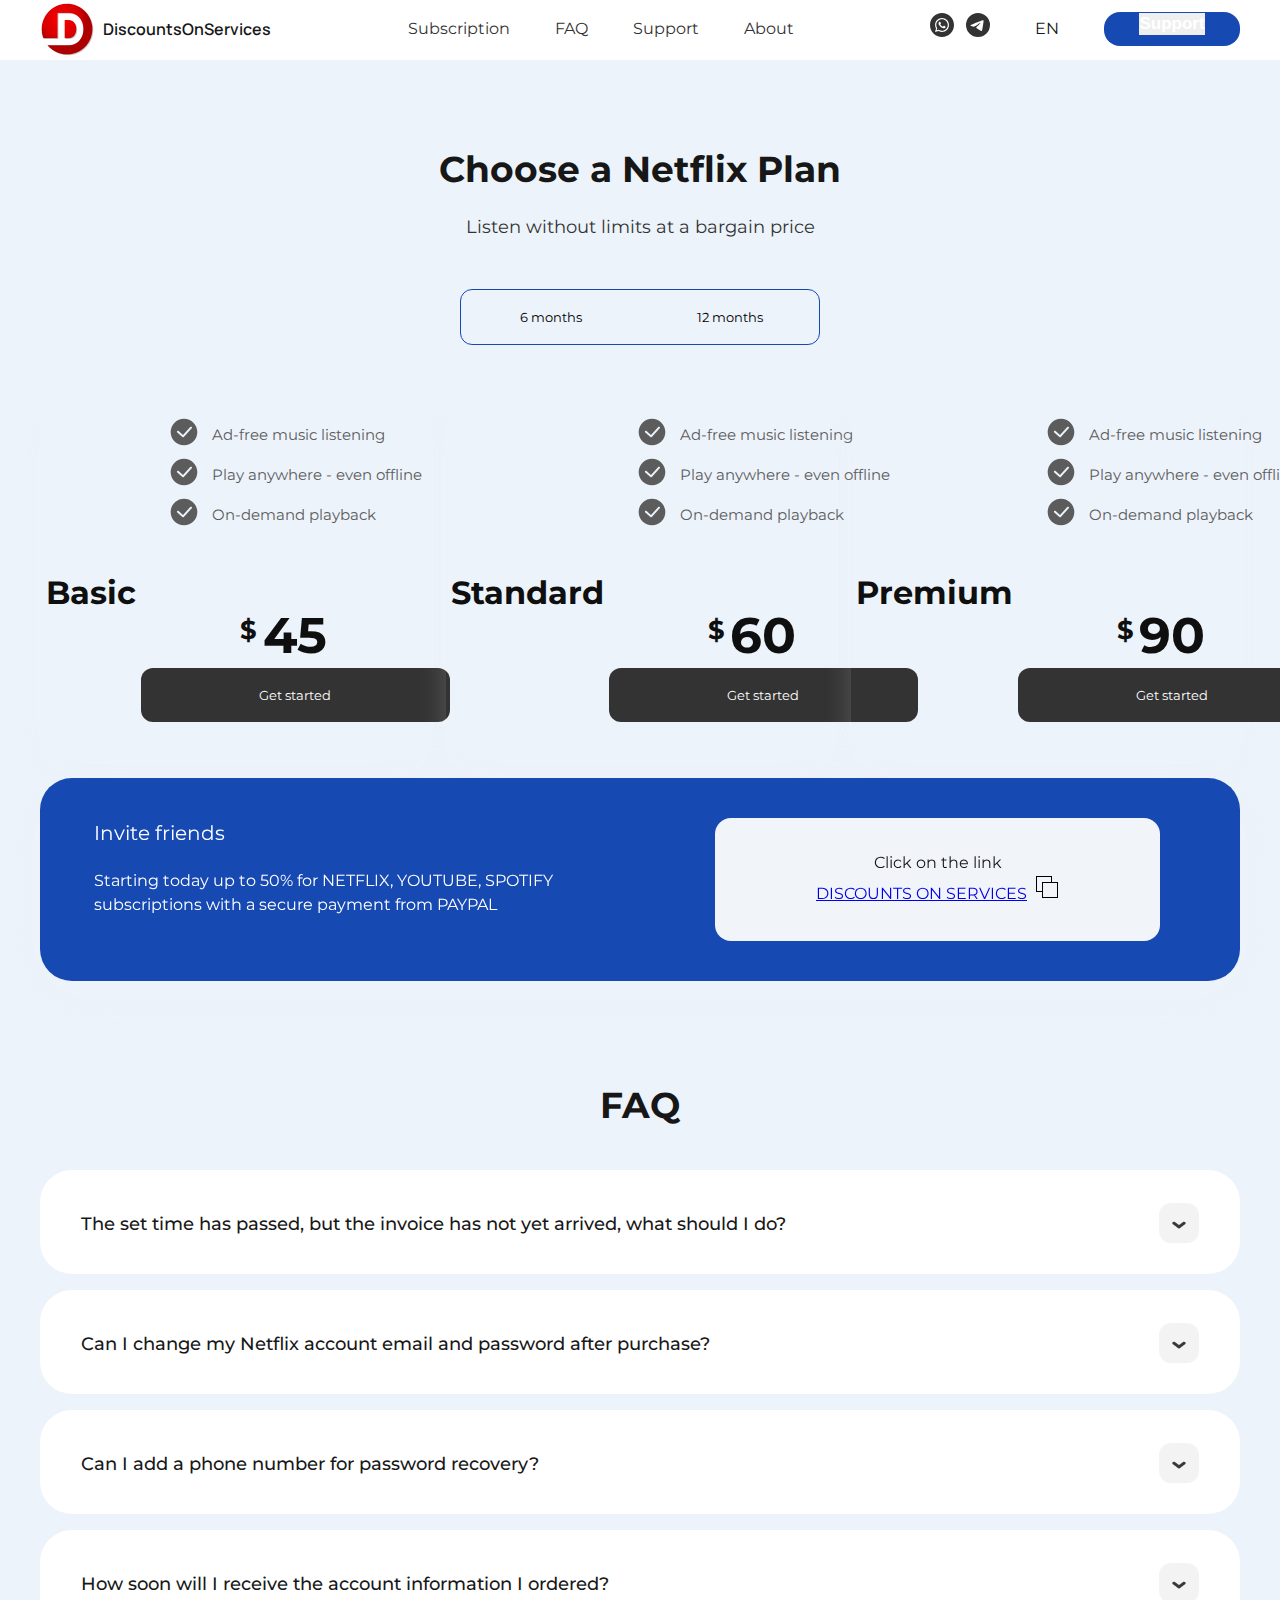
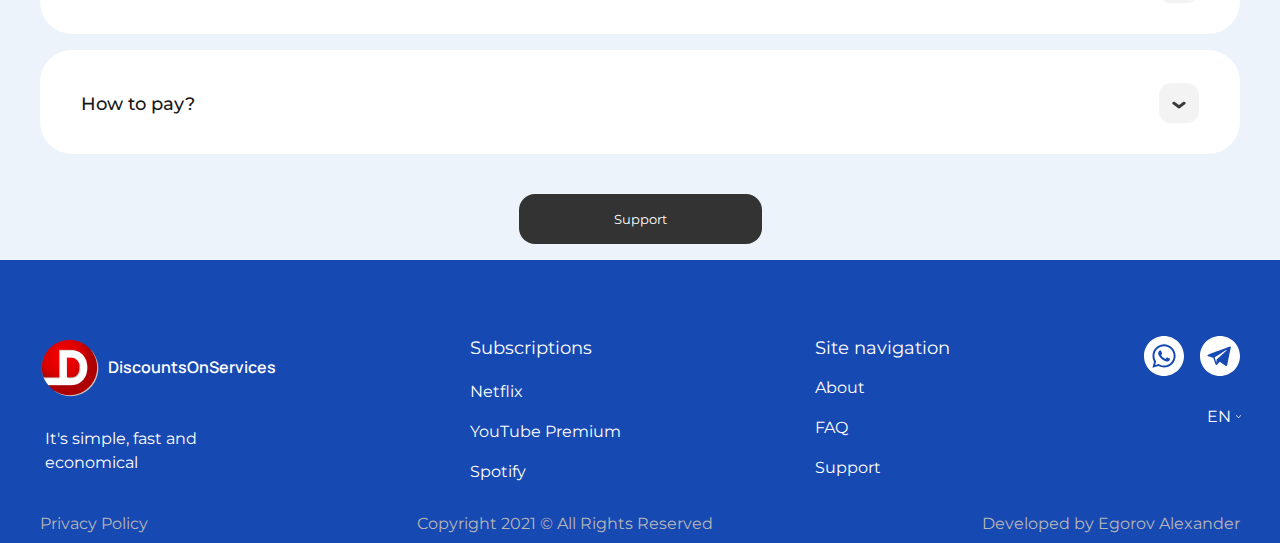
==== netflix.html @ fcfe224b "added MultiPage 'Only Desktop'" ====
<!DOCTYPE html>
<html lang="en, ru">

<head>
		<meta charset="utf-8"/>
		<!-- <base href="/"> -->

		<title>Simple Starter</title>
		<meta name="description" content="Simple Starter Description"/>

		<meta name="viewport"
					content="width=device-width, initial-scale=1.0, minimum-scale=1.0, maximum-scale=1.0, user-scalable=no"/>

		<link rel="icon" href="images/favicon.png"/>
		<meta property="og:image" content="images/preview.jpg"/>

		<!-- <link rel="stylesheet" href="libs/bootstrap/css/bootstrap-reboot.min.css"> -->
		<link rel="stylesheet" href="libs/bootstrap/css/bootstrap-grid.min.css"/>
		<link rel="stylesheet" href="libs/bootstrap/css/bootstrap.min.css">
		<link href="https://fonts.googleapis.com/css?family=Montserrat:regular,500,800" rel="stylesheet"/>
		<link href="https://fonts.googleapis.com/css?family=Inter:regular,500,600,800" rel="stylesheet"/>
		<link href="https://fonts.googleapis.com/css?family=Manrope:regular,500,600,700,800" rel="stylesheet"/>
		<link rel="stylesheet" href="css/main.css">
		<link rel="stylesheet" href="css/media.css"/>
</head>

<body>

<div class="wrapper">
		<header class="header">
				<div class="container">
						<div class="header__inner">
								<div class="header__logo">
										<div class="header__logo-img">
												<a href="index.html"><img src="images/logo.png" alt="logo"></a>
										</div>
										<div class="header__logo-text">DiscountsOnServices</div>
								</div>
								<div class="header__menu menu">
										<nav class="menu__body">
												<ul class="menu__list">
														<li class="menu__item"><a href="#" class="menu__link">Subscription</a>
																<div class="dropdown-content">
																		<a href="index.html">Go back</a>
																		<a href="youtube.html">YouTube Premium</a>
																		<a href="spotify.html">Spotify</a>
																</div>
														</li>
														<li class="menu__item"><a href="#" class="menu__link">FAQ</a></li>
														<li class="menu__item"><a href="#" class="menu__link">Support</a></li>
														<li class="menu__item"><a href="#" class="menu__link">About</a></li>
												</ul>
										</nav>
								</div>
								<div class="header__links">
										<div class="header__social">
												<div class="header__social-icon">
														<svg class="svg-icon" xmlns="http://www.w3.org/2000/svg" width="24" height="24"
																 viewBox="0 0 24 24">
																<path
																				d="M12.031 6.172c-3.181 0-5.767 2.586-5.768 5.766-.001 1.298.38 2.27 1.019 3.287l-.582 2.128 2.182-.573c.978.58 1.911.928 3.145.929 3.178 0 5.767-2.587 5.768-5.766.001-3.187-2.575-5.77-5.764-5.771zm3.392 8.244c-.144.405-.837.774-1.17.824-.299.045-.677.063-1.092-.069-.252-.08-.575-.187-.988-.365-1.739-.751-2.874-2.502-2.961-2.617-.087-.116-.708-.94-.708-1.793s.448-1.273.607-1.446c.159-.173.346-.217.462-.217l.332.006c.106.005.249-.04.39.298.144.347.491 1.2.534 1.287.043.087.072.188.014.304-.058.116-.087.188-.173.289l-.26.304c-.087.086-.177.18-.076.354.101.174.449.741.964 1.201.662.591 1.221.774 1.394.86s.274.072.376-.043c.101-.116.433-.506.549-.68.116-.173.231-.145.39-.087s1.011.477 1.184.564.289.13.332.202c.045.072.045.419-.1.824zm-3.423-14.416c-6.627 0-12 5.373-12 12s5.373 12 12 12 12-5.373 12-12-5.373-12-12-12zm.029 18.88c-1.161 0-2.305-.292-3.318-.844l-3.677.964.984-3.595c-.607-1.052-.927-2.246-.926-3.468.001-3.825 3.113-6.937 6.937-6.937 1.856.001 3.598.723 4.907 2.034 1.31 1.311 2.031 3.054 2.03 4.908-.001 3.825-3.113 6.938-6.937 6.938z"/>
														</svg>
												</div>
												<div class="header__social-icon">
														<svg class="svg-icon" role="img" width="24" height="24" viewBox="0 0 24 24"
																 xmlns="http://www.w3.org/2000/svg">
																<path
																				d="M11.944 0A12 12 0 0 0 0 12a12 12 0 0 0 12 12 12 12 0 0 0 12-12A12 12 0 0 0 12 0a12 12 0 0 0-.056 0zm4.962 7.224c.1-.002.321.023.465.14a.506.506 0 0 1 .171.325c.016.093.036.306.02.472-.18 1.898-.962 6.502-1.36 8.627-.168.9-.499 1.201-.82 1.23-.696.065-1.225-.46-1.9-.902-1.056-.693-1.653-1.124-2.678-1.8-1.185-.78-.417-1.21.258-1.91.177-.184 3.247-2.977 3.307-3.23.007-.032.014-.15-.056-.212s-.174-.041-.249-.024c-.106.024-1.793 1.14-5.061 3.345-.48.33-.913.49-1.302.48-.428-.008-1.252-.241-1.865-.44-.752-.245-1.349-.374-1.297-.789.027-.216.325-.437.893-.663 3.498-1.524 5.83-2.529 6.998-3.014 3.332-1.386 4.025-1.627 4.476-1.635z"/>
														</svg>
												</div>
										</div>
										<div class="header__lang">
												<div class="dropdown">
														<div class="dropbtn">EN</div>
														<div class="dropdown-content-lang">
																<a href="#">English</a>
																<a href="#">Russian</a>
																<a href="#">Ukraine</a>
														</div>
												</div>
										</div>
										<div class="header__button">
												<button class="btn">Support</button>
										</div>
								</div>
						</div>
				</div>
		</header>

		<section class="section chose-plan">
				<div class="container">
						<div class="chose-plan__inner">
								<div class="chose-plan__title title">Choose a Netflix Plan</div>
								<div class="chose-plan__subtitle">Listen without limits at a bargain price</div>
								<div class="chose-plan__button-months">
										<button class="btn-months">6 months</button>
										<button class="btn-months-choise">12 months</button>
								</div>
								<div class="chose-plan-card">
										<div class="chose-plan__card card">
												<div class="card__title">Basic</div>
												<hr/>
												<div class="card__boxes">
														<div class="card__boxes-label">
																<label class="card__checkbox">
																		<input hidden type="checkbox" class="card__checkbox-input"/>
																		<span class="checkbox-icon"><svg class="svg-icon" clip-rule="evenodd"
																																		 fill-rule="evenodd"
																																		 stroke-linejoin="round" stroke-miterlimit="2"
																																		 viewBox="0 0 24 24"
																																		 xmlns="http://www.w3.org/2000/svg" width="32"
																																		 height="32">
													<path
																	d="m11.998 2.005c5.517 0 9.997 4.48 9.997 9.997 0 5.518-4.48 9.998-9.997 9.998-5.518 0-9.998-4.48-9.998-9.998 0-5.517 4.48-9.997 9.998-9.997zm-5.049 10.386 3.851 3.43c.142.128.321.19.499.19.202 0 .405-.081.552-.242l5.953-6.509c.131-.143.196-.323.196-.502 0-.41-.331-.747-.748-.747-.204 0-.405.082-.554.243l-5.453 5.962-3.298-2.938c-.144-.127-.321-.19-.499-.19-.415 0-.748.335-.748.746 0 .205.084.409.249.557z"
																	fill-rule="nonzero"/>
												</svg></span>
																		Ad-free music listening
																</label>
																<label class="card__checkbox">
																		<input hidden type="checkbox" class="card__checkbox-input"/>
																		<span class="checkbox-icon"><svg class="svg-icon" clip-rule="evenodd"
																																		 fill-rule="evenodd"
																																		 stroke-linejoin="round" stroke-miterlimit="2"
																																		 viewBox="0 0 24 24"
																																		 xmlns="http://www.w3.org/2000/svg" width="32"
																																		 height="32">
													<path
																	d="m11.998 2.005c5.517 0 9.997 4.48 9.997 9.997 0 5.518-4.48 9.998-9.997 9.998-5.518 0-9.998-4.48-9.998-9.998 0-5.517 4.48-9.997 9.998-9.997zm-5.049 10.386 3.851 3.43c.142.128.321.19.499.19.202 0 .405-.081.552-.242l5.953-6.509c.131-.143.196-.323.196-.502 0-.41-.331-.747-.748-.747-.204 0-.405.082-.554.243l-5.453 5.962-3.298-2.938c-.144-.127-.321-.19-.499-.19-.415 0-.748.335-.748.746 0 .205.084.409.249.557z"
																	fill-rule="nonzero"/>
												</svg></span>
																		Play anywhere - even offline
																</label>
																<label class="card__checkbox">
																		<input hidden type="checkbox" class="card__checkbox-input"/>
																		<span class="checkbox-icon"><svg class="svg-icon" clip-rule="evenodd"
																																		 fill-rule="evenodd"
																																		 stroke-linejoin="round" stroke-miterlimit="2"
																																		 viewBox="0 0 24 24"
																																		 xmlns="http://www.w3.org/2000/svg" width="32"
																																		 height="32">
													<path
																	d="m11.998 2.005c5.517 0 9.997 4.48 9.997 9.997 0 5.518-4.48 9.998-9.997 9.998-5.518 0-9.998-4.48-9.998-9.998 0-5.517 4.48-9.997 9.998-9.997zm-5.049 10.386 3.851 3.43c.142.128.321.19.499.19.202 0 .405-.081.552-.242l5.953-6.509c.131-.143.196-.323.196-.502 0-.41-.331-.747-.748-.747-.204 0-.405.082-.554.243l-5.453 5.962-3.298-2.938c-.144-.127-.321-.19-.499-.19-.415 0-.748.335-.748.746 0 .205.084.409.249.557z"
																	fill-rule="nonzero"/>
												</svg></span>
																		On-demand playback
																</label>
														</div>


														<div class="card__button">
																<div class="card__price"><span>$</span>45</div>
																<button class="btn-started">Get started</button>
														</div>
												</div>
										</div>
										<div class="chose-plan__card card">
												<div class="card__title">Standard</div>
												<hr/>
												<div class="card__boxes">
														<div class="card__boxes-label">
																<label class="card__checkbox">
																		<input hidden type="checkbox" class="card__checkbox-input"/>
																		<span class="checkbox-icon"><svg class="svg-icon" clip-rule="evenodd"
																																		 fill-rule="evenodd"
																																		 stroke-linejoin="round" stroke-miterlimit="2"
																																		 viewBox="0 0 24 24"
																																		 xmlns="http://www.w3.org/2000/svg" width="32"
																																		 height="32">
													<path
																	d="m11.998 2.005c5.517 0 9.997 4.48 9.997 9.997 0 5.518-4.48 9.998-9.997 9.998-5.518 0-9.998-4.48-9.998-9.998 0-5.517 4.48-9.997 9.998-9.997zm-5.049 10.386 3.851 3.43c.142.128.321.19.499.19.202 0 .405-.081.552-.242l5.953-6.509c.131-.143.196-.323.196-.502 0-.41-.331-.747-.748-.747-.204 0-.405.082-.554.243l-5.453 5.962-3.298-2.938c-.144-.127-.321-.19-.499-.19-.415 0-.748.335-.748.746 0 .205.084.409.249.557z"
																	fill-rule="nonzero"/>
												</svg></span>
																		Ad-free music listening
																</label>
																<label class="card__checkbox">
																		<input hidden type="checkbox" class="card__checkbox-input"/>
																		<span class="checkbox-icon"><svg class="svg-icon" clip-rule="evenodd"
																																		 fill-rule="evenodd"
																																		 stroke-linejoin="round" stroke-miterlimit="2"
																																		 viewBox="0 0 24 24"
																																		 xmlns="http://www.w3.org/2000/svg" width="32"
																																		 height="32">
													<path
																	d="m11.998 2.005c5.517 0 9.997 4.48 9.997 9.997 0 5.518-4.48 9.998-9.997 9.998-5.518 0-9.998-4.48-9.998-9.998 0-5.517 4.48-9.997 9.998-9.997zm-5.049 10.386 3.851 3.43c.142.128.321.19.499.19.202 0 .405-.081.552-.242l5.953-6.509c.131-.143.196-.323.196-.502 0-.41-.331-.747-.748-.747-.204 0-.405.082-.554.243l-5.453 5.962-3.298-2.938c-.144-.127-.321-.19-.499-.19-.415 0-.748.335-.748.746 0 .205.084.409.249.557z"
																	fill-rule="nonzero"/>
												</svg></span>
																		Play anywhere - even offline
																</label>
																<label class="card__checkbox">
																		<input hidden type="checkbox" class="card__checkbox-input"/>
																		<span class="checkbox-icon"><svg class="svg-icon" clip-rule="evenodd"
																																		 fill-rule="evenodd"
																																		 stroke-linejoin="round" stroke-miterlimit="2"
																																		 viewBox="0 0 24 24"
																																		 xmlns="http://www.w3.org/2000/svg" width="32"
																																		 height="32">
													<path
																	d="m11.998 2.005c5.517 0 9.997 4.48 9.997 9.997 0 5.518-4.48 9.998-9.997 9.998-5.518 0-9.998-4.48-9.998-9.998 0-5.517 4.48-9.997 9.998-9.997zm-5.049 10.386 3.851 3.43c.142.128.321.19.499.19.202 0 .405-.081.552-.242l5.953-6.509c.131-.143.196-.323.196-.502 0-.41-.331-.747-.748-.747-.204 0-.405.082-.554.243l-5.453 5.962-3.298-2.938c-.144-.127-.321-.19-.499-.19-.415 0-.748.335-.748.746 0 .205.084.409.249.557z"
																	fill-rule="nonzero"/>
												</svg></span>
																		On-demand playback
																</label>
														</div>


														<div class="card__button">
																<div class="card__price"><span>$</span>60</div>
																<button class="btn-started">Get started</button>
														</div>
												</div>
										</div>
										<div class="chose-plan__card card">
												<div class="card__title">Premium</div>
												<hr/>
												<div class="card__boxes">
														<div class="card__boxes-label">
																<label class="card__checkbox">
																		<input hidden type="checkbox" class="card__checkbox-input"/>
																		<span class="checkbox-icon"><svg class="svg-icon" clip-rule="evenodd"
																																		 fill-rule="evenodd"
																																		 stroke-linejoin="round" stroke-miterlimit="2"
																																		 viewBox="0 0 24 24"
																																		 xmlns="http://www.w3.org/2000/svg" width="32"
																																		 height="32">
													<path
																	d="m11.998 2.005c5.517 0 9.997 4.48 9.997 9.997 0 5.518-4.48 9.998-9.997 9.998-5.518 0-9.998-4.48-9.998-9.998 0-5.517 4.48-9.997 9.998-9.997zm-5.049 10.386 3.851 3.43c.142.128.321.19.499.19.202 0 .405-.081.552-.242l5.953-6.509c.131-.143.196-.323.196-.502 0-.41-.331-.747-.748-.747-.204 0-.405.082-.554.243l-5.453 5.962-3.298-2.938c-.144-.127-.321-.19-.499-.19-.415 0-.748.335-.748.746 0 .205.084.409.249.557z"
																	fill-rule="nonzero"/>
												</svg></span>
																		Ad-free music listening
																</label>
																<label class="card__checkbox">
																		<input hidden type="checkbox" class="card__checkbox-input"/>
																		<span class="checkbox-icon"><svg class="svg-icon" clip-rule="evenodd"
																																		 fill-rule="evenodd"
																																		 stroke-linejoin="round" stroke-miterlimit="2"
																																		 viewBox="0 0 24 24"
																																		 xmlns="http://www.w3.org/2000/svg" width="32"
																																		 height="32">
													<path
																	d="m11.998 2.005c5.517 0 9.997 4.48 9.997 9.997 0 5.518-4.48 9.998-9.997 9.998-5.518 0-9.998-4.48-9.998-9.998 0-5.517 4.48-9.997 9.998-9.997zm-5.049 10.386 3.851 3.43c.142.128.321.19.499.19.202 0 .405-.081.552-.242l5.953-6.509c.131-.143.196-.323.196-.502 0-.41-.331-.747-.748-.747-.204 0-.405.082-.554.243l-5.453 5.962-3.298-2.938c-.144-.127-.321-.19-.499-.19-.415 0-.748.335-.748.746 0 .205.084.409.249.557z"
																	fill-rule="nonzero"/>
												</svg></span>
																		Play anywhere - even offline
																</label>
																<label class="card__checkbox">
																		<input hidden type="checkbox" class="card__checkbox-input"/>
																		<span class="checkbox-icon"><svg class="svg-icon" clip-rule="evenodd"
																																		 fill-rule="evenodd"
																																		 stroke-linejoin="round" stroke-miterlimit="2"
																																		 viewBox="0 0 24 24"
																																		 xmlns="http://www.w3.org/2000/svg" width="32"
																																		 height="32">
													<path
																	d="m11.998 2.005c5.517 0 9.997 4.48 9.997 9.997 0 5.518-4.48 9.998-9.997 9.998-5.518 0-9.998-4.48-9.998-9.998 0-5.517 4.48-9.997 9.998-9.997zm-5.049 10.386 3.851 3.43c.142.128.321.19.499.19.202 0 .405-.081.552-.242l5.953-6.509c.131-.143.196-.323.196-.502 0-.41-.331-.747-.748-.747-.204 0-.405.082-.554.243l-5.453 5.962-3.298-2.938c-.144-.127-.321-.19-.499-.19-.415 0-.748.335-.748.746 0 .205.084.409.249.557z"
																	fill-rule="nonzero"/>
												</svg></span>
																		On-demand playback
																</label>
														</div>


														<div class="card__button">
																<div class="card__price"><span>$</span>90</div>
																<button class="btn-started">Get started</button>
														</div>
												</div>
										</div>
								</div>
						</div>
						<div class="friends">
								<div class="friends__content">
										<div class="friends__title">Invite friends</div>
										<div class="friends__text">Starting today up to 50% for NETFLIX, YOUTUBE, SPOTIFY subscriptions with
												a
												secure payment from PAYPAL
										</div>
								</div>
								<div class="friends__link">
										<div class="friends__link-title">Click on the link</div>
										<div class="friends__link-copy"><a href="https://t.me/DiscountsOnServices_bot?start=343964809">Discounts
												On Services</a><span class="friends__link-svg"><svg width="24" height="24"
																																						xmlns="http://www.w3.org/2000/svg"
																																						fill-rule="evenodd"
																																						clip-rule="evenodd">
										<path d="M17 7h6v16h-16v-6h-6v-16h16v6zm5 1h-14v14h14v-14zm-6-1v-5h-14v14h5v-9h9z"/>
									</svg></span></div>
								</div>
						</div>
				</div>
		</section>

		<section class="section faq">
				<div class="container">
						<div class="faq__inner">
								<div class="faq__title title">FAQ</div>

								<div class="faq__menu">
										<ul class="faq-menu__list">
												<li class="faq-menu__item">
														<div class="faq-item__content">
																The set time has passed, but the invoice has not yet arrived, what should I do?
														</div>
														<ul class="faq-sub-menu__list">
																<li class="faq-sub-menu__item">
																		<div class="faq-sub-item__content">Какой-то текст, появится в будующем</div>
																</li>
														</ul>
												</li>
												<li class="faq-menu__item">
														<div class="faq-item__content">
																Can I change my Netflix account email and password after purchase?
														</div>
														<ul class="faq-sub-menu__list">
																<li class="faq-sub-menu__item">
																		<div class="faq-sub-item__content">Какой-то текст, появится в будующем</div>
																</li>
														</ul>
												</li>
												<li class="faq-menu__item">
														<div class="faq-item__content">
																Can I add a phone number for password recovery?
														</div>
														<ul class="faq-sub-menu__list">
																<li class="faq-sub-menu__item">
																		<div class="faq-sub-item__content">Какой-то текст, появится в будующем</div>
																</li>
														</ul>
												</li>
												<li class="faq-menu__item">
														<div class="faq-item__content">
																How soon will I receive the account information I ordered?
														</div>
														<ul class="faq-sub-menu__list">
																<li class="faq-sub-menu__item">
																		<div class="faq-sub-item__content">Какой-то текст, появится в будующем</div>
																</li>
														</ul>
												</li>
												<li class="faq-menu__item">
														<div class="faq-item__content">
																How to pay?
														</div>
														<ul class="faq-sub-menu__list">
																<li class="faq-sub-menu__item">
																		<div class="faq-sub-item__content">Payment options we currently have: PayPal,
																				Bitcoin.
																		</div>
																</li>
														</ul>
												</li>
										</ul>
								</div>
								<div class="faq__button">
										<button class="faqBtn" type="button">Support</button>
								</div>
						</div>
				</div>

		</section>


		<footer class="footer">
				<div class="container">
						<div class="footer__inner">
								<div class="footer__logo">
										<div class="header__logo">
												<div class="header__logo-img">
														<a href="index.html"><img src="images/footerLogo.png" alt="logo"></a>
												</div>
												<div class="header__logo-text">DiscountsOnServices</div>
										</div>
										<div class="footer__logo-text">
												It's simple, fast and economical
										</div>
								</div>
								<div class="footer__subscriptions">
										<div class="subscriptions__title">
												Subscriptions
										</div>
										<ul class="subscript__site">
												<li class="subscript__item"><a href="netflix.html">Netflix</a></li>
												<li class="subscript__item"><a href="youtube.html">YouTube Premium</a></li>
												<li class="subscript__item"><a href="spotify.html">Spotify</a></li>
										</ul>
								</div>
								<div class="footer__nav">
										<div class="subscriptions__title">
												Site navigation
										</div>
										<ul class="subscriptions__site">
												<li class="subscriptions__item"><a href="#">About</a></li>
												<li class="subscriptions__item"><a href="#">FAQ</a></li>
												<li class="subscriptions__item"><a href="#">Support</a></li>
										</ul>
								</div>
								<div class="footer__social">
										<div class="header__social">
												<div class="header__social-icon">
														<svg class="svg-icon" xmlns="http://www.w3.org/2000/svg" width="40" height="40"
																 viewBox="0 0 24 24">
																<path
																				d="M12.031 6.172c-3.181 0-5.767 2.586-5.768 5.766-.001 1.298.38 2.27 1.019 3.287l-.582 2.128 2.182-.573c.978.58 1.911.928 3.145.929 3.178 0 5.767-2.587 5.768-5.766.001-3.187-2.575-5.77-5.764-5.771zm3.392 8.244c-.144.405-.837.774-1.17.824-.299.045-.677.063-1.092-.069-.252-.08-.575-.187-.988-.365-1.739-.751-2.874-2.502-2.961-2.617-.087-.116-.708-.94-.708-1.793s.448-1.273.607-1.446c.159-.173.346-.217.462-.217l.332.006c.106.005.249-.04.39.298.144.347.491 1.2.534 1.287.043.087.072.188.014.304-.058.116-.087.188-.173.289l-.26.304c-.087.086-.177.18-.076.354.101.174.449.741.964 1.201.662.591 1.221.774 1.394.86s.274.072.376-.043c.101-.116.433-.506.549-.68.116-.173.231-.145.39-.087s1.011.477 1.184.564.289.13.332.202c.045.072.045.419-.1.824zm-3.423-14.416c-6.627 0-12 5.373-12 12s5.373 12 12 12 12-5.373 12-12-5.373-12-12-12zm.029 18.88c-1.161 0-2.305-.292-3.318-.844l-3.677.964.984-3.595c-.607-1.052-.927-2.246-.926-3.468.001-3.825 3.113-6.937 6.937-6.937 1.856.001 3.598.723 4.907 2.034 1.31 1.311 2.031 3.054 2.03 4.908-.001 3.825-3.113 6.938-6.937 6.938z"/>
														</svg>
												</div>
												<div class="header__social-icon">
														<svg class="svg-icon" width="40" height="40" xmlns="http://www.w3.org/2000/svg"
																 xml:space="preserve"
																 style="fill-rule:evenodd;clip-rule:evenodd;stroke-linejoin:round;stroke-miterlimit:1.41421;"
																 viewBox="0 0 24 24">
											<path
															d="M12,0c-6.626,0 -12,5.372 -12,12c0,6.627 5.374,12 12,12c6.627,0 12,-5.373 12,-12c0,-6.628 -5.373,-12 -12,-12Zm3.224,17.871c0.188,0.133 0.43,0.166 0.646,0.085c0.215,-0.082 0.374,-0.267 0.422,-0.491c0.507,-2.382 1.737,-8.412 2.198,-10.578c0.035,-0.164 -0.023,-0.334 -0.151,-0.443c-0.129,-0.109 -0.307,-0.14 -0.465,-0.082c-2.446,0.906 -9.979,3.732 -13.058,4.871c-0.195,0.073 -0.322,0.26 -0.316,0.467c0.007,0.206 0.146,0.385 0.346,0.445c1.381,0.413 3.193,0.988 3.193,0.988c0,0 0.847,2.558 1.288,3.858c0.056,0.164 0.184,0.292 0.352,0.336c0.169,0.044 0.348,-0.002 0.474,-0.121c0.709,-0.669 1.805,-1.704 1.805,-1.704c0,0 2.084,1.527 3.266,2.369Zm-6.423,-5.062l0.98,3.231l0.218,-2.046c0,0 3.783,-3.413 5.941,-5.358c0.063,-0.057 0.071,-0.153 0.019,-0.22c-0.052,-0.067 -0.148,-0.083 -0.219,-0.037c-2.5,1.596 -6.939,4.43 -6.939,4.43Z"/>
										</svg>
												</div>
										</div>
										<div class="header__lang">
												<div class="dropdown">
														<div class="dropbtn">EN</div>
														<div class="dropdown-content-lang">
																<a href="#">English</a>
																<a href="#">Russian</a>
																<a href="#">Ukraine</a>
														</div>
												</div>
										</div>
								</div>
						</div>
						<div class="copyright__content">
								<div class="privacy">
										Privacy Policy
								</div>
								<div class="copy">
										Copyright 2021 © All Rights Reserved
								</div>
								<div class="devBy">
										Developed by Egorov Alexander
								</div>
						</div>
				</div>
		</footer>
</div>

<script src="libs/jquery/jquery-3.6.0.min.js" defer></script>
<script src="js/common.js" defer></script>
</body>

</html>
---- css/main.css ----
@charset "UTF-8";
/*Обнуление*/
* {
  padding: 0;
  margin: 0;
  border: 0;
}

*,
*:before,
*:after {
  -webkit-box-sizing: border-box;
  box-sizing: border-box;
}

:focus,
:active {
  outline: none;
}

a:focus,
a:active {
  outline: none;
}

nav,
footer,
header,
aside {
  display: block;
}

html,
body {
  height: 100%;
  width: 100%;
  font-size: 100%;
  line-height: 1;
  font-size: 14px;
  -ms-text-size-adjust: 100%;
  -moz-text-size-adjust: 100%;
  -webkit-text-size-adjust: 100%;
}

input,
button,
textarea {
  font-family: inherit;
}

input::-ms-clear {
  display: none;
}

button {
  cursor: pointer;
}

button::-moz-focus-inner {
  padding: 0;
  border: 0;
}

a,
a:visited {
  text-decoration: none;
}

a:hover {
  text-decoration: none;
}

ul {
  padding: 0;
  margin: 0;
}

ul li {
  list-style: none;
  padding: 0;
  margin: 0;
}

img {
  vertical-align: top;
}

h1,
h2,
h3,
h4,
h5,
h6 {
  font-size: inherit;
  font-weight: 400;
}

/*--------------------*/
body {
  font-family: "Montserrat", "Nunito", serif;
  background: #ecf3fb;
  color: #171717;
  font-size: 16px;
  font-weight: 400;
  line-height: 150%;
}

.wrapper {
  min-height: 100%;
  overflow: hidden;
}

.container {
  width: 1200px;
  margin: 0 auto;
}

.header {
  height: 60px;
  background-color: #fff;
}
.header__inner {
  display: -webkit-box;
  display: -ms-flexbox;
  display: flex;
  -webkit-box-pack: justify;
  -ms-flex-pack: justify;
  justify-content: space-between;
  -webkit-box-align: center;
  -ms-flex-align: center;
  align-items: center;
}
.header__logo {
  display: -webkit-box;
  display: -ms-flexbox;
  display: flex;
  -webkit-box-align: center;
  -ms-flex-align: center;
  align-items: center;
}
.header__logo-img {
  margin-top: 2px;
}
.header__logo-img img {
  width: 100%;
  display: block;
}
.header__logo-text {
  font-family: Manrope, serif;
  font-weight: 600;
  margin-left: 8px;
  color: #171717;
}
.header__links {
  display: -webkit-box;
  display: -ms-flexbox;
  display: flex;
  -webkit-box-pack: justify;
  -ms-flex-pack: justify;
  justify-content: space-between;
  gap: 40px;
}
.header__social {
  display: -webkit-box;
  display: -ms-flexbox;
  display: flex;
  -webkit-box-align: center;
  -ms-flex-align: center;
  align-items: center;
  gap: 12px;
}
.header__social-icon {
  cursor: pointer;
}
.header__social-icon .svg-icon {
  fill: #333;
}
.header__social-icon svg:hover {
  fill: #1749b3;
  -webkit-transition: all 0.3s ease-in;
  transition: all 0.3s ease-in;
}
.header__social-icon svg:active {
  fill: #4b84fd;
  -webkit-transition: all 0.3s ease-in;
  transition: all 0.3s ease-in;
}
.header__lang {
  display: -webkit-box;
  display: -ms-flexbox;
  display: flex;
  -webkit-box-align: center;
  -ms-flex-align: center;
  align-items: center;
}
.header__button {
  min-width: 136px;
  background-color: #1749b3;
  border-radius: 16px;
  text-align: center;
  padding: 0 5px;
  -webkit-transition: all 0.3s ease-in;
  transition: all 0.3s ease-in;
}
.header__button:hover {
  background-color: #fff;
  border: 1px solid #1749b3;
  -webkit-transition: all 0.3s ease-in;
  transition: all 0.3s ease-in;
}
.header__button:hover .btn {
  color: #171717;
  -webkit-transition: all 0.3s ease-in;
  transition: all 0.3s ease-in;
}
.header__button:active {
  border: none;
  background: #4b84fd;
  -webkit-transition: all 0.3s ease-in;
  transition: all 0.3s ease-in;
}
.header__button:active .btn {
  color: #fff;
  -webkit-transition: all 0.3s ease-in;
  transition: all 0.3s ease-in;
}

.menu__list {
  display: -webkit-box;
  display: -ms-flexbox;
  display: flex;
  gap: 45px;
  margin: 0;
  position: relative;
}
.menu__item:first-child:after {
  background: rgba(0, 0, 0, 0) url("https://cdn3.iconfinder.com/data/icons/google-material-design-icons/48/ic_keyboard_arrow_down_48px-16.png") no-repeat scroll center center;
  content: "";
  height: 16px;
  position: absolute;
  left: 103px;
  top: 5px;
  width: 16px;
}
.menu__link {
  color: #333;
  -webkit-transition: all 0.3s ease-in;
  transition: all 0.3s ease-in;
}
.menu__link:hover {
  color: #1749b3;
  -webkit-transition: all 0.3s ease-in;
  transition: all 0.3s ease-in;
}
.menu__link:active {
  color: #4b84fd;
  -webkit-transition: all 0.3s ease-in;
  transition: all 0.3s ease-in;
}

.dropdown-content {
  display: none;
  position: absolute;
  top: 50px;
  left: 0;
  background-color: #f9f9f9;
  color: #333;
  width: 205px;
  -webkit-box-shadow: 0 20px 48px rgba(177, 177, 177, 0.4);
          box-shadow: 0 20px 48px rgba(177, 177, 177, 0.4);
  border-radius: 16px;
  -webkit-transition: all 0.6s;
  transition: all 0.6s;
}
.dropdown-content:active, .dropdown-content .dropdown-content-lang.active {
  display: block;
  -webkit-transition: all 0.6s;
  transition: all 0.6s;
}
.dropdown-content a {
  color: #333;
  text-decoration: none;
  display: block;
  padding: 25px 25px 5px 25px;
  -webkit-transition: all 0.3s ease-in;
  transition: all 0.3s ease-in;
}
.dropdown-content a:last-child {
  padding-top: 20px;
  padding-bottom: 25px;
}
.dropdown-content a:hover {
  color: #1749b3;
  -webkit-transition: all 0.3s ease-in;
  transition: all 0.3s ease-in;
}
.dropdown-content.active {
  display: block;
  -webkit-transition: all 0.6s;
  transition: all 0.6s;
}

.dropdown {
  position: relative;
  display: inline-block;
}

.dropbtn {
  padding: 5px;
  cursor: pointer;
}
.dropbtn:after {
  background: rgba(0, 0, 0, 0) url("https://cdn3.iconfinder.com/data/icons/google-material-design-icons/48/ic_keyboard_arrow_down_48px-16.png") no-repeat scroll center center;
  content: "";
  height: 16px;
  position: absolute;
  left: 28px;
  top: 9px;
  width: 16px;
}

.dropdown-content-lang {
  display: none;
  position: absolute;
  top: 55px;
  left: 0;
  background-color: #f9f9f9;
  color: #333;
  -webkit-box-shadow: 0 20px 48px rgba(177, 177, 177, 0.4);
  box-shadow: 0 20px 48px rgba(177, 177, 177, 0.4);
  border-radius: 16px;
  width: 114px;
  -webkit-transition: all 0.6s;
  transition: all 0.6s;
}
.dropdown-content-lang a {
  color: #333;
  text-decoration: none;
  display: block;
  padding: 25px 25px 5px 25px;
  -webkit-transition: all 0.3s ease-in;
  transition: all 0.3s ease-in;
}
.dropdown-content-lang a:last-child {
  padding-top: 20px;
  padding-bottom: 25px;
}
.dropdown-content-lang a:hover {
  color: #1749b3;
  -webkit-transition: all 0.3s ease-in;
  transition: all 0.3s ease-in;
}
.dropdown-content-lang.active {
  display: block;
  -webkit-transition: all 0.6s;
  transition: all 0.6s;
}

.btn {
  color: #fff;
  font-size: 17px;
  line-height: 22px;
  font-weight: 700;
  font-family: Arial, Helvetica, sans-serif;
}

.btn-check:focus + .btn,
.btn:focus {
  outline: 0;
  -webkit-box-shadow: none;
  box-shadow: none;
}

.start {
  margin-top: 60px;
}
.start__wrapper {
  display: -webkit-box;
  display: -ms-flexbox;
  display: flex;
  -webkit-box-orient: vertical;
  -webkit-box-direction: normal;
      -ms-flex-direction: column;
          flex-direction: column;
  -webkit-box-align: center;
      -ms-flex-align: center;
          align-items: center;
}
.start__inner {
  display: -webkit-box;
  display: -ms-flexbox;
  display: flex;
  gap: 16px;
}
.start__content {
  width: 595px;
  max-height: 500px;
  background-color: #1749b3;
  border-radius: 32px;
  display: -webkit-box;
  display: -ms-flexbox;
  display: flex;
  -webkit-box-orient: vertical;
  -webkit-box-direction: normal;
      -ms-flex-direction: column;
          flex-direction: column;
  padding: 114px 60px;
  color: #FFF;
  -webkit-box-shadow: 0 12px 28px rgba(244, 245, 245, 0.2);
          box-shadow: 0 12px 28px rgba(244, 245, 245, 0.2);
}
.start__title {
  font-size: 36px;
  line-height: 50px;
  margin-bottom: 24px;
}
.start__text {
  margin-bottom: 40px;
}
.start__img {
  width: 595px;
  height: 500px;
  border-radius: 32px;
  -webkit-box-shadow: 0 12px 28px rgba(244, 245, 245, 0.2);
          box-shadow: 0 12px 28px rgba(244, 245, 245, 0.2);
  overflow: hidden;
}
.start__img img {
  width: 100%;
  height: 100%;
  -o-object-fit: cover;
     object-fit: cover;
  display: block;
}
.start__btn {
  width: 207px;
  min-height: 54px;
  border-radius: 16px;
  font-size: 17px;
  background-color: #FFF;
  color: #171717;
}

.subscription {
  margin-top: 120px;
}
.subscription__inner {
  display: -webkit-box;
  display: -ms-flexbox;
  display: flex;
  -webkit-box-orient: vertical;
  -webkit-box-direction: normal;
      -ms-flex-direction: column;
          flex-direction: column;
  -webkit-box-align: center;
      -ms-flex-align: center;
          align-items: center;
}
.subscription__card {
  display: -webkit-box;
  display: -ms-flexbox;
  display: flex;
  -webkit-box-orient: vertical;
  -webkit-box-direction: normal;
      -ms-flex-direction: column;
          flex-direction: column;
  gap: 16px;
  margin-top: 37px;
}
.subscription__item {
  display: -webkit-box;
  display: -ms-flexbox;
  display: flex;
  background: #FFFFFF;
  min-height: 342px;
  border-radius: 32px;
  overflow: hidden;
}
.subscription__content {
  display: -webkit-box;
  display: -ms-flexbox;
  display: flex;
  -webkit-box-orient: vertical;
  -webkit-box-direction: normal;
      -ms-flex-direction: column;
          flex-direction: column;
  gap: 20px;
  width: 612px;
}
.subscription__content-title {
  font-size: 26px;
  line-height: 36px;
  color: #171717;
  margin: 60px 0 22px 60px;
}
.subscription__content-text {
  font-size: 16px;
  line-height: 24px;
  font-weight: 400;
  color: #333333;
  margin-left: 60px;
  padding-right: 10px;
}
.subscription__content-button {
  margin: 38px 0 0 60px;
}
.subscription__content-button button {
  background: #1749B3;
  color: #FFFFFF;
  border-radius: 16px;
  padding: 16px 24px;
}
.subscription__content-button:hover button {
  background-color: #fff;
  border: 1px solid #1749b3;
  -webkit-transition: all 0.3s ease-in;
  transition: all 0.3s ease-in;
  color: #171717;
}
.subscription__content-button:active button {
  border: none;
  color: #FFF;
  background: #4b84fd;
  -webkit-transition: all 0.3s ease-in;
  transition: all 0.3s ease-in;
}
.subscription__content-image {
  background: #e1dceb;
  width: 588px;
  border-radius: 32px;
  display: -webkit-box;
  display: -ms-flexbox;
  display: flex;
  -webkit-box-align: center;
      -ms-flex-align: center;
          align-items: center;
  -webkit-box-pack: center;
      -ms-flex-pack: center;
          justify-content: center;
  overflow: hidden;
}
.subscription__content-image img {
  width: 100%;
  height: 100%;
  display: block;
}

.youtube-sub img {
  width: 279px;
  height: 62px;
  display: block;
}

.works {
  margin-top: 128px;
}
.works__inner {
  display: -webkit-box;
  display: -ms-flexbox;
  display: flex;
  -webkit-box-align: center;
      -ms-flex-align: center;
          align-items: center;
  -webkit-box-orient: vertical;
  -webkit-box-direction: normal;
      -ms-flex-direction: column;
          flex-direction: column;
}
.works__title {
  font-size: 32px;
  font-weight: 700;
  line-height: 45px;
}
.works__card {
  display: -webkit-box;
  display: -ms-flexbox;
  display: flex;
  gap: 16px;
  margin: 37px 0 20px 0;
}
.works__item {
  width: 388px;
  min-height: 299px;
  display: -webkit-box;
  display: -ms-flexbox;
  display: flex;
  -webkit-box-orient: horizontal;
  -webkit-box-direction: reverse;
      -ms-flex-direction: row-reverse;
          flex-direction: row-reverse;
  background-color: #FFFFFF;
  border-radius: 32px;
}
.works__icon {
  width: 185px;
  height: 185px;
}
.works__icon img {
  -o-object-fit: contain;
     object-fit: contain;
  padding: 6px;
}
.works__content {
  margin: 148px 0 0 40px;
}
.works__content-title {
  font-weight: 700;
  font-size: 22px;
  line-height: 31px;
}
.works__content-text {
  font-weight: 400;
  font-size: 18px;
  line-height: 27px;
  margin-top: 26px;
}
.about__inner {
  margin-top: 120px;
  display: -webkit-box;
  display: -ms-flexbox;
  display: flex;
  -webkit-box-orient: vertical;
  -webkit-box-direction: normal;
      -ms-flex-direction: column;
          flex-direction: column;
  gap: 16px;
  -webkit-box-align: center;
      -ms-flex-align: center;
          align-items: center;
}
.about__title {
  font-size: 32px;
  line-height: 45px;
  font-weight: 700;
}
.about__content {
  display: -webkit-box;
  display: -ms-flexbox;
  display: flex;
  margin-top: 37px;
}
.about__simple {
  width: 592px;
  border-radius: 32px;
  -webkit-box-shadow: 0 4px 24px rgba(213, 216, 221, 0.2);
          box-shadow: 0 4px 24px rgba(213, 216, 221, 0.2);
}
.about__simple-content {
  margin: 60px;
  padding: 0 5px;
}
.about__simple-content p {
  padding-top: 32px;
}
.about__simple-icon {
  width: 130px;
  height: 130px;
  overflow: hidden;
}
.about__image {
  border-radius: 32px;
  overflow: hidden;
}

hr {
  width: 100%;
  height: 1px;
}

.title {
  font-size: 36px;
  line-height: 50px;
  font-weight: 700;
}

.section {
  height: 100vh;
  padding: 84px 15px;
  text-align: center;
}
.section__title {
  font-size: 36px;
  line-height: 50px;
}

.btn-months {
  width: 50%;
  min-height: 54px;
  background-color: transparent;
}
.btn-months.active {
  background: #1749B3;
  color: #FFF;
}

.btn-months-choise {
  width: 50%;
  min-height: 54px;
  background-color: transparent;
}
.btn-months-choise.active {
  background: #1749B3;
  color: #FFF;
}

.chose-plan__inner {
  display: -webkit-box;
  display: -ms-flexbox;
  display: flex;
  -webkit-box-orient: vertical;
  -webkit-box-direction: normal;
      -ms-flex-direction: column;
          flex-direction: column;
  -webkit-box-align: center;
      -ms-flex-align: center;
          align-items: center;
}
.chose-plan__subtitle {
  margin: 20px 0 48px 0;
  font-size: 18px;
  line-height: 27px;
  color: #333;
}
.chose-plan__button-months {
  width: 360px;
  border: 1px solid #1749B3;
  border-radius: 12px;
  display: -webkit-box;
  display: -ms-flexbox;
  display: flex;
  -webkit-box-pack: justify;
      -ms-flex-pack: justify;
          justify-content: space-between;
  font-size: 18px;
  line-height: 27px;
  color: #030303;
  overflow: hidden;
}
.chose-plan__card {
  display: -webkit-box;
  display: -ms-flexbox;
  display: flex;
  -webkit-box-align: center;
      -ms-flex-align: center;
          align-items: center;
}

.chose-plan-card {
  margin-top: 48px;
  display: -webkit-box;
  display: -ms-flexbox;
  display: flex;
  gap: 16px;
}

.card {
  width: 389px;
  border-radius: 32px;
  -webkit-box-shadow: 0 12px 28px rgba(244, 245, 245, 0.2);
          box-shadow: 0 12px 28px rgba(244, 245, 245, 0.2);
}
.card__title {
  margin: 60px 0 30px 0;
  padding: 0 5px;
  font-size: 32px;
  font-weight: 700;
  line-height: 45px;
  color: #0f0f0f;
}
.card__boxes {
  display: -webkit-box;
  display: -ms-flexbox;
  display: flex;
  -webkit-box-orient: vertical;
  -webkit-box-direction: normal;
      -ms-flex-direction: column;
          flex-direction: column;
  -webkit-box-align: center;
      -ms-flex-align: center;
          align-items: center;
}
.card__boxes-label {
  display: -webkit-box;
  display: -ms-flexbox;
  display: flex;
  -webkit-box-orient: vertical;
  -webkit-box-direction: normal;
      -ms-flex-direction: column;
          flex-direction: column;
  margin: 30px 0 60px 0;
  -webkit-box-align: start;
      -ms-flex-align: start;
          align-items: start;
  text-align: left;
  gap: 16px;
}
.card__checkbox {
  cursor: pointer;
  height: 24px;
  color: #5C5C5C;
  display: -webkit-box;
  display: -ms-flexbox;
  display: flex;
  font-size: 15px;
  line-height: 24px;
  -webkit-box-align: center;
      -ms-flex-align: center;
          align-items: center;
  gap: 12px;
}
.card__checkbox svg {
  fill: #5C5C5C;
}
.card__checkbox-input:checked + .checkbox-icon .svg-icon {
  fill: #11C118;
}
.card__price {
  font-family: Montserrat, serif;
  font-size: 50px;
  line-height: 65px;
  font-weight: 700;
  color: #0f0f0f;
  position: relative;
}
.card__price span {
  position: absolute;
  top: 10px;
  left: calc(50% - 55px);
  font-size: 26px;
  line-height: 34px;
}
.card__button {
  margin: 16px 0 40px 0;
}

.btn-started {
  width: 309px;
  min-height: 54px;
  background-color: #333333;
  border-radius: 12px;
  color: #FFF;
  -webkit-transition: all 0.2s;
  transition: all 0.2s;
}
.btn-started:hover {
  background-color: #1749B3;
  -webkit-transition: all 0.2s;
  transition: all 0.2s;
}

.youtube-chose-plan__card {
  min-height: 532px;
}

.youtube-card__boxes {
  display: -webkit-box;
  display: -ms-flexbox;
  display: flex;
  -webkit-box-orient: vertical;
  -webkit-box-direction: normal;
      -ms-flex-direction: column;
          flex-direction: column;
}
.youtube-card__checkbox {
  width: 263px;
  padding: 5px;
  margin: 0 40px;
  text-align: left;
  font-weight: 400;
  font-size: 15px;
  line-height: 24px;
}
.youtube-card__price {
  margin-top: 100px;
}
.youtube-card__button {
  margin: 100px 0 0;
}

.friends {
  margin-top: 16px;
  background-color: #1749B3;
  border-radius: 32px;
  -webkit-filter: drop-shadow(0px 12px 28px rgba(244, 245, 245, 0.2));
          filter: drop-shadow(0px 12px 28px rgba(244, 245, 245, 0.2));
  display: -webkit-box;
  display: -ms-flexbox;
  display: flex;
  min-height: 203px;
}
.friends__content {
  display: -webkit-box;
  display: -ms-flexbox;
  display: flex;
  -webkit-box-orient: vertical;
  -webkit-box-direction: normal;
      -ms-flex-direction: column;
          flex-direction: column;
  color: #FFF;
  font-size: 20px;
  line-height: 24px;
  gap: 24px;
  margin: 43px auto;
}
.friends__title {
  padding: 0 10px;
  text-align: left;
}
.friends__text {
  width: 508px;
  font-size: 16px;
  text-align: left;
  padding: 0 10px;
}
.friends__link {
  width: 445px;
  height: 123px;
  background-color: #F1F4F8;
  border-radius: 16px;
  display: -webkit-box;
  display: -ms-flexbox;
  display: flex;
  -webkit-box-orient: vertical;
  -webkit-box-direction: normal;
      -ms-flex-direction: column;
          flex-direction: column;
  -webkit-box-pack: center;
      -ms-flex-pack: center;
          justify-content: center;
  -webkit-box-align: center;
      -ms-flex-align: center;
          align-items: center;
  margin: auto 80px;
}
.friends__link-copy a {
  text-transform: uppercase;
  text-decoration: underline;
  line-height: 30px;
}
.friends__link-copy a:hover {
  color: #171717;
}
.friends__link-svg {
  padding-left: 8px;
}
.friends__link-svg:hover {
  fill: #1749B3;
}

.faq {
  padding-top: 120px;
}
.faq__inner {
  display: -webkit-box;
  display: -ms-flexbox;
  display: flex;
  -webkit-box-orient: vertical;
  -webkit-box-direction: normal;
      -ms-flex-direction: column;
          flex-direction: column;
}
.faq__title {
  text-align: center;
}
.faq__button {
  display: -webkit-box;
  display: -ms-flexbox;
  display: flex;
  -webkit-box-align: center;
      -ms-flex-align: center;
          align-items: center;
  -webkit-box-pack: center;
      -ms-flex-pack: center;
          justify-content: center;
}

.faq-menu__list {
  display: -webkit-box;
  display: -ms-flexbox;
  display: flex;
  -webkit-box-orient: vertical;
  -webkit-box-direction: normal;
      -ms-flex-direction: column;
          flex-direction: column;
  margin-top: 40px;
}
.faq-menu__item {
  width: 100%;
  min-height: 104px;
  -moz-text-align-last: left;
       text-align-last: left;
  font-size: 18px;
  line-height: 27px;
  font-weight: 500;
  color: #171717;
  background-color: #FFF;
  border-radius: 32px;
  position: relative;
  padding: 40px 5px 20px 40px;
  border: 1px solid transparent;
  -webkit-transition: all 0.3s;
  transition: all 0.3s;
}
.faq-menu__item:after {
  content: url("../images/Vector.svg");
  background-color: rgba(23, 23, 23, 0.05);
  position: absolute;
  width: 40px;
  height: 40px;
  top: 32px;
  right: 40px;
  padding: 7px 13px;
  border-radius: 12px;
  cursor: pointer;
  -webkit-transition: all 0.3s;
  transition: all 0.3s;
}
.faq-menu__item.active {
  border: 1px solid #5C5C5C;
  -webkit-transition: all 0.3s;
  transition: all 0.3s;
}
.faq-menu__item.active:after {
  -webkit-transform: rotate(180deg);
          transform: rotate(180deg);
  -webkit-transition: all 0.3s;
  transition: all 0.3s;
}
.faq-menu__item.active .faq-sub-menu__list {
  margin: 10px 0 10px 10px;
  display: block;
  -webkit-transition: all 0.3s;
  transition: all 0.3s;
}
.faq-menu__item + .faq-menu__item {
  margin-top: 16px;
}

.faq-item__content {
  cursor: default;
}

.faq-sub-menu__list {
  -webkit-transition: all 0.3s;
  transition: all 0.3s;
  display: none;
}
.faq-sub-item__content {
  cursor: default;
  margin-top: 19px;
  font-size: 18px;
  line-height: 27px;
  color: #5C5C5C;
}

.faqBtn {
  margin-top: 40px;
  width: 243px;
  border-radius: 16px;
  background-color: #333;
  border: 1px solid transparent;
  color: #FFF;
  padding: 16px 24px;
  -webkit-transition: all 0.3s;
  transition: all 0.3s;
}
.faqBtn:hover {
  color: #171717;
  background-color: #FFF;
  border: 1px solid #000;
  -webkit-transition: all 0.3s;
  transition: all 0.3s;
}
.faqBtn:active {
  color: #FFF;
  background-color: #606060;
  border: 1px solid transparent;
  -webkit-transition: all 0.3s;
  transition: all 0.3s;
}

.friends-home-page {
  margin-top: 120px;
  margin-bottom: 120px;
}
.friends-home-page__content {
  width: 704px;
  margin: 40px 0 40px 60px;
}
.friends-home-page__title {
  background-color: transparent;
  margin: 0;
}
.friends-home-page__link {
  background: transparent;
}
.friends-home-page__link button {
  width: 266px;
  padding: 16px 24px;
  border-radius: 16px;
}

.footer {
  height: 283px;
  background-color: #1749B3;
}
.footer .header__logo-text {
  color: #FFF;
}
.footer .header__social-icon .svg-icon {
  fill: #fff;
}
.footer .header__social {
  gap: 16px;
}
.footer .header__lang {
  margin-top: 17px;
  margin-left: 58px;
  color: #FFF;
}
.footer .dropbtn::after {
  background: rgba(0, 0, 0, 0) url("../images/arrow_bottom_down_icon.png") no-repeat;
  background-size: 100%;
  content: "";
  height: 13px;
  width: 13px;
  position: absolute;
  left: 30px;
  top: 10px;
}
.footer__inner {
  display: -webkit-box;
  display: -ms-flexbox;
  display: flex;
  -webkit-box-pack: justify;
      -ms-flex-pack: justify;
          justify-content: space-between;
  padding-top: 76px;
}
.footer__logo-text {
  width: 179px;
  padding: 5px;
  color: #FFF;
  margin-top: 24px;
}

.footer__subscriptions {
  display: -webkit-box;
  display: -ms-flexbox;
  display: flex;
  -webkit-box-orient: vertical;
  -webkit-box-direction: normal;
      -ms-flex-direction: column;
          flex-direction: column;
  color: #FFF;
}
.footer__subscriptions a {
  color: #FFFFFF;
}
.footer__nav {
  display: -webkit-box;
  display: -ms-flexbox;
  display: flex;
  -webkit-box-orient: vertical;
  -webkit-box-direction: normal;
      -ms-flex-direction: column;
          flex-direction: column;
  color: #FFFFFF;
}
.footer__nav a {
  color: #FFFFFF;
}

.subscriptions__title {
  font-size: 18px;
}
.subscriptions__list {
  font-size: 16px;
}
.subscriptions__item {
  padding-top: 16px;
  font-size: 16px;
}
.subscriptions__item + .subscriptions__item {
  padding-top: 16px;
}

.subscript__site {
  margin-top: 20px;
}
.subscript__item {
  font-size: 16px;
}
.subscript__item + .subscript__item {
  padding-top: 16px;
}

.copyright {
  height: 24px;
}
.copyright__content {
  display: -webkit-box;
  display: -ms-flexbox;
  display: flex;
  -webkit-box-pack: justify;
      -ms-flex-pack: justify;
          justify-content: space-between;
  font-size: 16px;
  line-height: 24px;
  color: #b7b7b7;
  margin-top: 28px;
}
---- css/media.css ----
/* === DESKTOP FIRST === */

/* xl <= Extra extra large (xxl) */
@media (max-width : 1400px) {

}

/* lg <= Extra large (xl) */
@media (max-width : 1200px) {

}

/* md <= Large (lg) */
@media (max-width : 992px) {

}

/* sm <= Medium (md) */
@media (max-width : 768px) {

}

/* xs <= Small (sm) */
@media (max-width : 576px) {

}


/* === MOBILE FIRST === */

/* Custom (xs) */
@media (min-width : 0) {

}

/* Small (sm) */
@media (min-width : 576px) {

}

/* Medium (md) */
@media (min-width : 768px) {

}

/* Large (lg) */
@media (min-width : 992px) {

}

/* Extra large (xl) */
@media (min-width : 1200px) {
	.text {
		font-size: 18px;
	}
}

/* Extra extra large (xxl) */
@media (min-width : 1400px) {
	.text {
		font-size: 22px;
	}
}
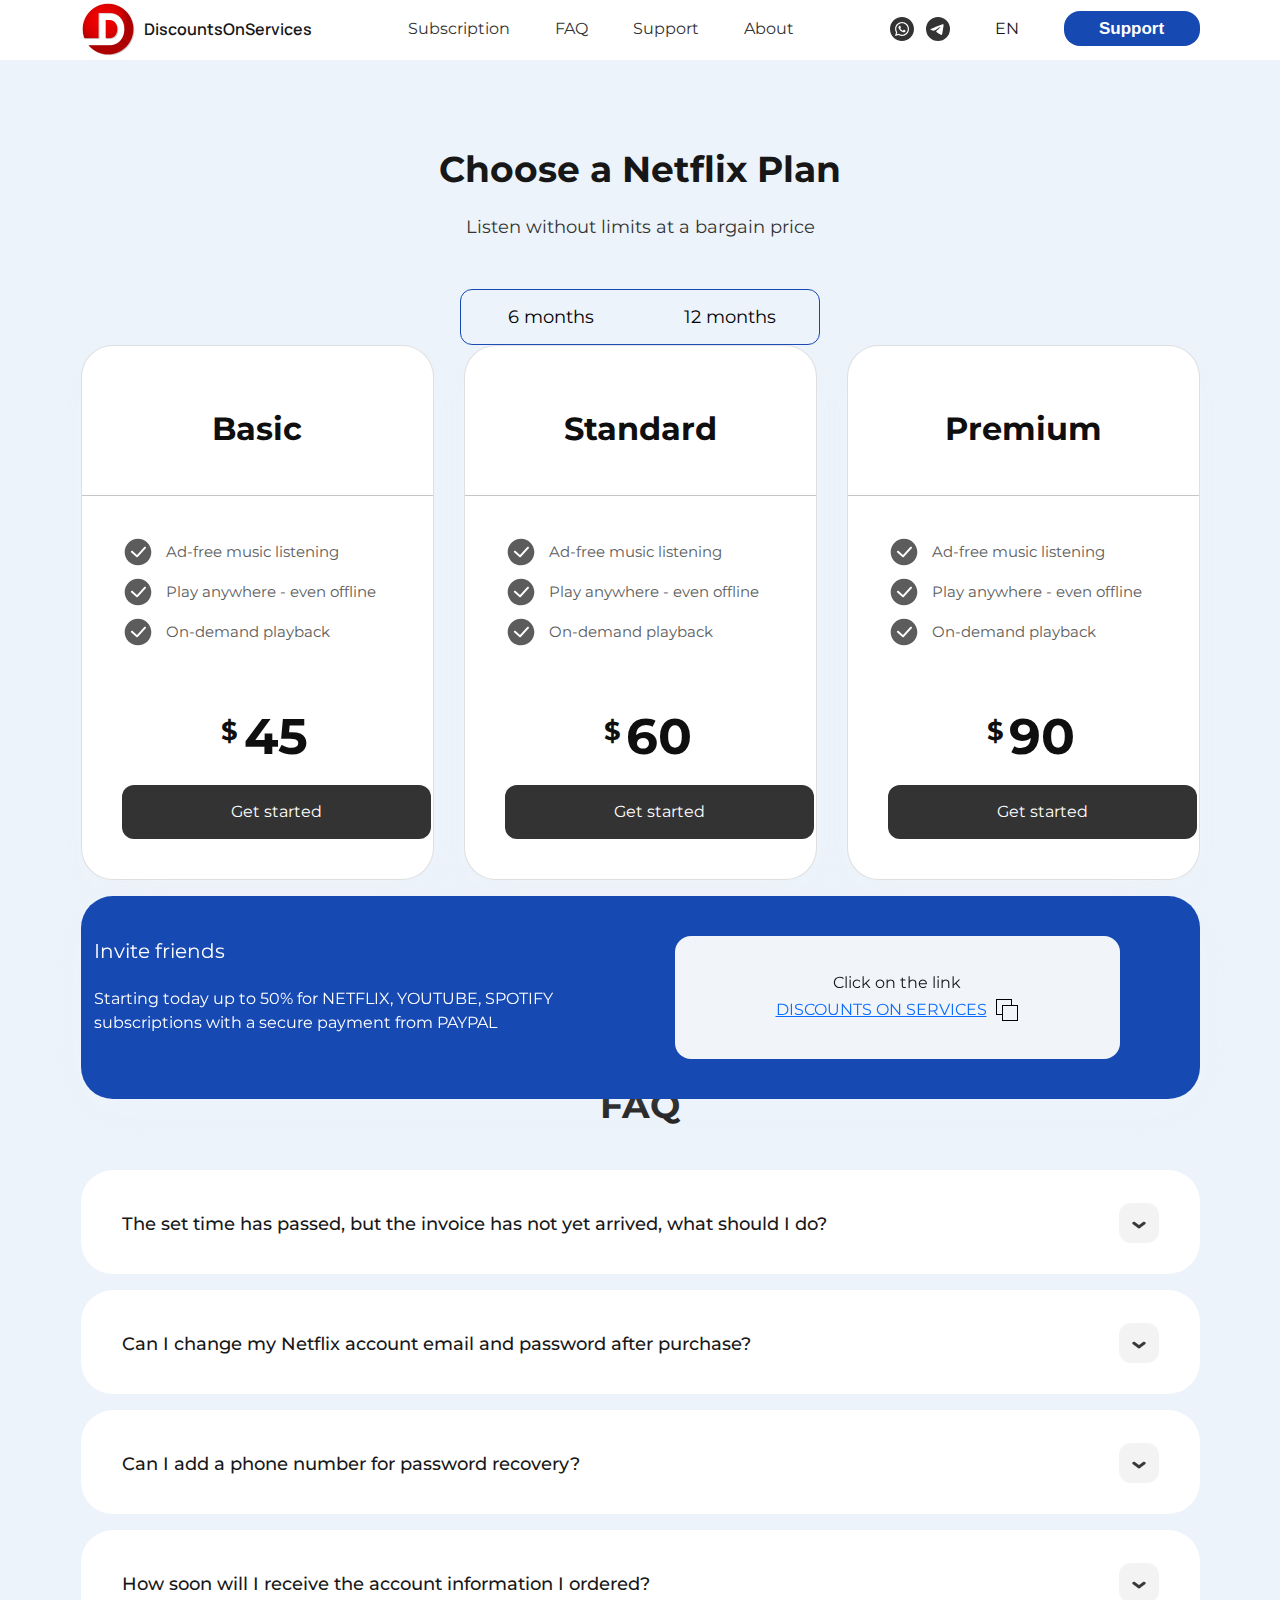
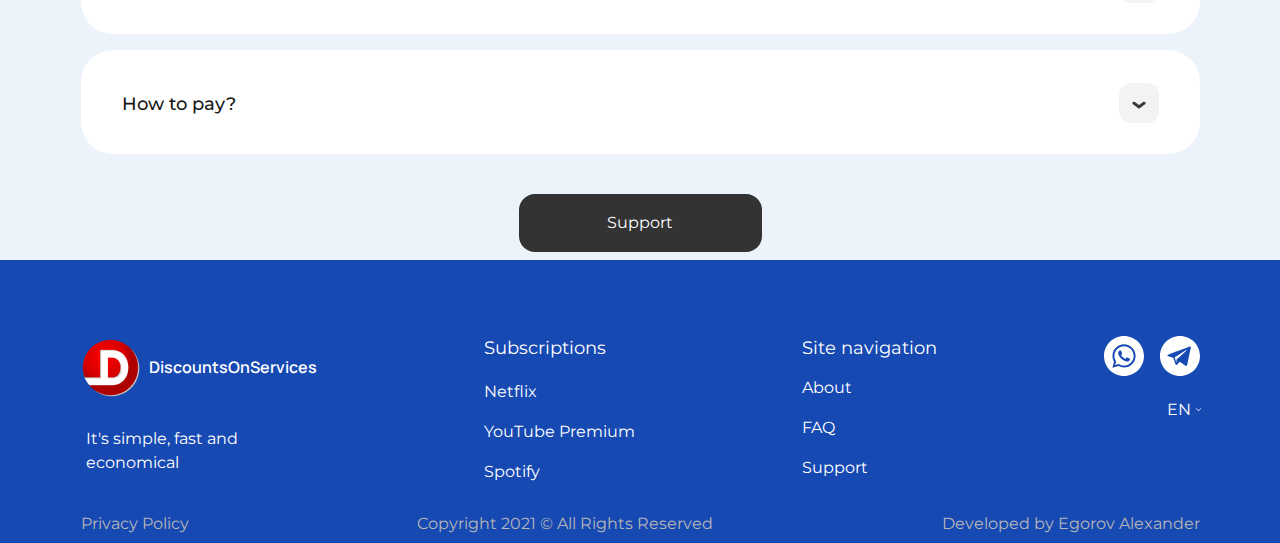
==== commit d03957f3: "Correction and refinemen" ====
--- a/netflix.html
+++ b/netflix.html
@@ -2,445 +2,411 @@
 <html lang="en, ru">
 
 <head>
-		<meta charset="utf-8"/>
-		<!-- <base href="/"> -->
-
-		<title>Simple Starter</title>
-		<meta name="description" content="Simple Starter Description"/>
-
-		<meta name="viewport"
-					content="width=device-width, initial-scale=1.0, minimum-scale=1.0, maximum-scale=1.0, user-scalable=no"/>
-
-		<link rel="icon" href="images/favicon.png"/>
-		<meta property="og:image" content="images/preview.jpg"/>
-
-		<!-- <link rel="stylesheet" href="libs/bootstrap/css/bootstrap-reboot.min.css"> -->
-		<link rel="stylesheet" href="libs/bootstrap/css/bootstrap-grid.min.css"/>
-		<link rel="stylesheet" href="libs/bootstrap/css/bootstrap.min.css">
-		<link href="https://fonts.googleapis.com/css?family=Montserrat:regular,500,800" rel="stylesheet"/>
-		<link href="https://fonts.googleapis.com/css?family=Inter:regular,500,600,800" rel="stylesheet"/>
-		<link href="https://fonts.googleapis.com/css?family=Manrope:regular,500,600,700,800" rel="stylesheet"/>
-		<link rel="stylesheet" href="css/main.css">
-		<link rel="stylesheet" href="css/media.css"/>
+	<meta charset="utf-8" />
+	<!-- <base href="/"> -->
+
+	<title>Simple Starter</title>
+	<meta name="description" content="Simple Starter Description" />
+
+	<meta name="viewport"
+		content="width=device-width, initial-scale=1.0, minimum-scale=1.0, maximum-scale=1.0, user-scalable=no" />
+
+	<link rel="icon" href="images/favicon.png" />
+	<meta property="og:image" content="images/preview.jpg" />
+
+	<!-- <link rel="stylesheet" href="libs/bootstrap/css/bootstrap-reboot.min.css"> -->
+	<link rel="stylesheet" href="libs/bootstrap/css/bootstrap-grid.min.css" />
+	<link rel="stylesheet" href="libs/bootstrap/css/bootstrap.min.css">
+	<link href="https://fonts.googleapis.com/css?family=Montserrat:regular,500,800" rel="stylesheet" />
+	<link href="https://fonts.googleapis.com/css?family=Inter:regular,500,600,800" rel="stylesheet" />
+	<link href="https://fonts.googleapis.com/css?family=Manrope:regular,500,600,700,800" rel="stylesheet" />
+	<link rel="stylesheet" href="css/main.css">
+	<link rel="stylesheet" href="css/media.css" />
 </head>
 
 <body>
 
-<div class="wrapper">
+	<div class="wrapper">
 		<header class="header">
-				<div class="container">
-						<div class="header__inner">
-								<div class="header__logo">
-										<div class="header__logo-img">
-												<a href="index.html"><img src="images/logo.png" alt="logo"></a>
+			<div class="container">
+				<div class="header__inner">
+					<div class="header__logo">
+						<div class="header__logo-img">
+							<a href="index.html"><img src="images/logo.png" alt="logo"></a>
+						</div>
+						<div class="header__logo-text">DiscountsOnServices</div>
+					</div>
+					<div class="header__menu menu">
+						<nav class="menu__body">
+							<ul class="menu__list">
+								<li class="menu__item"><a href="#" class="menu__link">Subscription</a>
+									<div class="dropdown-content">
+										<a href="index.html">Go back</a>
+										<a href="youtube.html">YouTube Premium</a>
+										<a href="spotify.html">Spotify</a>
+									</div>
+								</li>
+								<li class="menu__item"><a href="#" class="menu__link">FAQ</a></li>
+								<li class="menu__item"><a href="#" class="menu__link">Support</a></li>
+								<li class="menu__item"><a href="#" class="menu__link">About</a></li>
+							</ul>
+						</nav>
+					</div>
+					<div class="header__links">
+						<div class="header__social">
+							<div class="header__social-icon">
+								<svg class="svg-icon" xmlns="http://www.w3.org/2000/svg" width="24" height="24"
+									viewbox="0 0 24 24">
+									<path
+										d="M12.031 6.172c-3.181 0-5.767 2.586-5.768 5.766-.001 1.298.38 2.27 1.019 3.287l-.582 2.128 2.182-.573c.978.58 1.911.928 3.145.929 3.178 0 5.767-2.587 5.768-5.766.001-3.187-2.575-5.77-5.764-5.771zm3.392 8.244c-.144.405-.837.774-1.17.824-.299.045-.677.063-1.092-.069-.252-.08-.575-.187-.988-.365-1.739-.751-2.874-2.502-2.961-2.617-.087-.116-.708-.94-.708-1.793s.448-1.273.607-1.446c.159-.173.346-.217.462-.217l.332.006c.106.005.249-.04.39.298.144.347.491 1.2.534 1.287.043.087.072.188.014.304-.058.116-.087.188-.173.289l-.26.304c-.087.086-.177.18-.076.354.101.174.449.741.964 1.201.662.591 1.221.774 1.394.86s.274.072.376-.043c.101-.116.433-.506.549-.68.116-.173.231-.145.39-.087s1.011.477 1.184.564.289.13.332.202c.045.072.045.419-.1.824zm-3.423-14.416c-6.627 0-12 5.373-12 12s5.373 12 12 12 12-5.373 12-12-5.373-12-12-12zm.029 18.88c-1.161 0-2.305-.292-3.318-.844l-3.677.964.984-3.595c-.607-1.052-.927-2.246-.926-3.468.001-3.825 3.113-6.937 6.937-6.937 1.856.001 3.598.723 4.907 2.034 1.31 1.311 2.031 3.054 2.03 4.908-.001 3.825-3.113 6.938-6.937 6.938z" />
+								</svg>
+							</div>
+							<div class="header__social-icon">
+								<svg class="svg-icon" role="img" width="24" height="24" viewbox="0 0 24 24"
+									xmlns="http://www.w3.org/2000/svg">
+									<path
+										d="M11.944 0A12 12 0 0 0 0 12a12 12 0 0 0 12 12 12 12 0 0 0 12-12A12 12 0 0 0 12 0a12 12 0 0 0-.056 0zm4.962 7.224c.1-.002.321.023.465.14a.506.506 0 0 1 .171.325c.016.093.036.306.02.472-.18 1.898-.962 6.502-1.36 8.627-.168.9-.499 1.201-.82 1.23-.696.065-1.225-.46-1.9-.902-1.056-.693-1.653-1.124-2.678-1.8-1.185-.78-.417-1.21.258-1.91.177-.184 3.247-2.977 3.307-3.23.007-.032.014-.15-.056-.212s-.174-.041-.249-.024c-.106.024-1.793 1.14-5.061 3.345-.48.33-.913.49-1.302.48-.428-.008-1.252-.241-1.865-.44-.752-.245-1.349-.374-1.297-.789.027-.216.325-.437.893-.663 3.498-1.524 5.83-2.529 6.998-3.014 3.332-1.386 4.025-1.627 4.476-1.635z" />
+								</svg>
+							</div>
+						</div>
+						<div class="header__lang">
+							<div class="dropdown">
+								<div class="dropbtn">EN</div>
+								<div class="dropdown-content-lang">
+									<a href="#">English</a>
+									<a href="#">Russian</a>
+									<a href="#">Ukraine</a>
+								</div>
+							</div>
+						</div>
+						<div class="header__button">
+							<button class="btn">Support</button>
+						</div>
+					</div>
+				</div>
+			</div>
+		</header>
+
+		<section class="section chose-plan">
+			<div class="container">
+				<div class="chose-plan__inner">
+					<div class="chose-plan__title title">Choose a Netflix Plan</div>
+					<div class="chose-plan__subtitle">Listen without limits at a bargain price</div>
+					<div class="chose-plan__button-months">
+						<button class="btn-months">6 months</button>
+						<button class="btn-months-choise">12 months</button>
+					</div>
+					<div class="chose-plan-card">
+						<div class="chose-plan__card card">
+							<div class="card__title">Basic</div>
+							<hr />
+							<div class="card__boxes">
+								<div class="card__boxes-label">
+									<label class="card__checkbox">
+										<input hidden type="checkbox" class="card__checkbox-input" />
+										<span class="checkbox-icon"><svg class="svg-icon" clip-rule="evenodd" fill-rule="evenodd"
+												stroke-linejoin="round" stroke-miterlimit="2" viewbox="0 0 24 24"
+												xmlns="http://www.w3.org/2000/svg" width="32" height="32">
+												<path
+													d="m11.998 2.005c5.517 0 9.997 4.48 9.997 9.997 0 5.518-4.48 9.998-9.997 9.998-5.518 0-9.998-4.48-9.998-9.998 0-5.517 4.48-9.997 9.998-9.997zm-5.049 10.386 3.851 3.43c.142.128.321.19.499.19.202 0 .405-.081.552-.242l5.953-6.509c.131-.143.196-.323.196-.502 0-.41-.331-.747-.748-.747-.204 0-.405.082-.554.243l-5.453 5.962-3.298-2.938c-.144-.127-.321-.19-.499-.19-.415 0-.748.335-.748.746 0 .205.084.409.249.557z"
+													fill-rule="nonzero" />
+											</svg></span>
+										Ad-free music listening
+									</label>
+									<label class="card__checkbox">
+										<input hidden type="checkbox" class="card__checkbox-input" />
+										<span class="checkbox-icon"><svg class="svg-icon" clip-rule="evenodd" fill-rule="evenodd"
+												stroke-linejoin="round" stroke-miterlimit="2" viewbox="0 0 24 24"
+												xmlns="http://www.w3.org/2000/svg" width="32" height="32">
+												<path
+													d="m11.998 2.005c5.517 0 9.997 4.48 9.997 9.997 0 5.518-4.48 9.998-9.997 9.998-5.518 0-9.998-4.48-9.998-9.998 0-5.517 4.48-9.997 9.998-9.997zm-5.049 10.386 3.851 3.43c.142.128.321.19.499.19.202 0 .405-.081.552-.242l5.953-6.509c.131-.143.196-.323.196-.502 0-.41-.331-.747-.748-.747-.204 0-.405.082-.554.243l-5.453 5.962-3.298-2.938c-.144-.127-.321-.19-.499-.19-.415 0-.748.335-.748.746 0 .205.084.409.249.557z"
+													fill-rule="nonzero" />
+											</svg></span>
+										Play anywhere - even offline
+									</label>
+									<label class="card__checkbox">
+										<input hidden type="checkbox" class="card__checkbox-input" />
+										<span class="checkbox-icon"><svg class="svg-icon" clip-rule="evenodd" fill-rule="evenodd"
+												stroke-linejoin="round" stroke-miterlimit="2" viewbox="0 0 24 24"
+												xmlns="http://www.w3.org/2000/svg" width="32" height="32">
+												<path
+													d="m11.998 2.005c5.517 0 9.997 4.48 9.997 9.997 0 5.518-4.48 9.998-9.997 9.998-5.518 0-9.998-4.48-9.998-9.998 0-5.517 4.48-9.997 9.998-9.997zm-5.049 10.386 3.851 3.43c.142.128.321.19.499.19.202 0 .405-.081.552-.242l5.953-6.509c.131-.143.196-.323.196-.502 0-.41-.331-.747-.748-.747-.204 0-.405.082-.554.243l-5.453 5.962-3.298-2.938c-.144-.127-.321-.19-.499-.19-.415 0-.748.335-.748.746 0 .205.084.409.249.557z"
+													fill-rule="nonzero" />
+											</svg></span>
+										On-demand playback
+									</label>
+								</div>
+								<div class="card__price"><span>$</span>45</div>
+								<div class="card__button">
+									<button class="btn-started">Get started</button>
+								</div>
+							</div>
+						</div>
+						<div class="chose-plan__card card">
+							<div class="card__title">Standard</div>
+							<hr />
+							<div class="card__boxes">
+								<div class="card__boxes-label">
+									<label class="card__checkbox">
+										<input hidden type="checkbox" class="card__checkbox-input" />
+										<span class="checkbox-icon"><svg class="svg-icon" clip-rule="evenodd" fill-rule="evenodd"
+												stroke-linejoin="round" stroke-miterlimit="2" viewbox="0 0 24 24"
+												xmlns="http://www.w3.org/2000/svg" width="32" height="32">
+												<path
+													d="m11.998 2.005c5.517 0 9.997 4.48 9.997 9.997 0 5.518-4.48 9.998-9.997 9.998-5.518 0-9.998-4.48-9.998-9.998 0-5.517 4.48-9.997 9.998-9.997zm-5.049 10.386 3.851 3.43c.142.128.321.19.499.19.202 0 .405-.081.552-.242l5.953-6.509c.131-.143.196-.323.196-.502 0-.41-.331-.747-.748-.747-.204 0-.405.082-.554.243l-5.453 5.962-3.298-2.938c-.144-.127-.321-.19-.499-.19-.415 0-.748.335-.748.746 0 .205.084.409.249.557z"
+													fill-rule="nonzero" />
+											</svg></span>
+										Ad-free music listening
+									</label>
+									<label class="card__checkbox">
+										<input hidden type="checkbox" class="card__checkbox-input" />
+										<span class="checkbox-icon"><svg class="svg-icon" clip-rule="evenodd" fill-rule="evenodd"
+												stroke-linejoin="round" stroke-miterlimit="2" viewbox="0 0 24 24"
+												xmlns="http://www.w3.org/2000/svg" width="32" height="32">
+												<path
+													d="m11.998 2.005c5.517 0 9.997 4.48 9.997 9.997 0 5.518-4.48 9.998-9.997 9.998-5.518 0-9.998-4.48-9.998-9.998 0-5.517 4.48-9.997 9.998-9.997zm-5.049 10.386 3.851 3.43c.142.128.321.19.499.19.202 0 .405-.081.552-.242l5.953-6.509c.131-.143.196-.323.196-.502 0-.41-.331-.747-.748-.747-.204 0-.405.082-.554.243l-5.453 5.962-3.298-2.938c-.144-.127-.321-.19-.499-.19-.415 0-.748.335-.748.746 0 .205.084.409.249.557z"
+													fill-rule="nonzero" />
+											</svg></span>
+										Play anywhere - even offline
+									</label>
+									<label class="card__checkbox">
+										<input hidden type="checkbox" class="card__checkbox-input" />
+										<span class="checkbox-icon"><svg class="svg-icon" clip-rule="evenodd" fill-rule="evenodd"
+												stroke-linejoin="round" stroke-miterlimit="2" viewbox="0 0 24 24"
+												xmlns="http://www.w3.org/2000/svg" width="32" height="32">
+												<path
+													d="m11.998 2.005c5.517 0 9.997 4.48 9.997 9.997 0 5.518-4.48 9.998-9.997 9.998-5.518 0-9.998-4.48-9.998-9.998 0-5.517 4.48-9.997 9.998-9.997zm-5.049 10.386 3.851 3.43c.142.128.321.19.499.19.202 0 .405-.081.552-.242l5.953-6.509c.131-.143.196-.323.196-.502 0-.41-.331-.747-.748-.747-.204 0-.405.082-.554.243l-5.453 5.962-3.298-2.938c-.144-.127-.321-.19-.499-.19-.415 0-.748.335-.748.746 0 .205.084.409.249.557z"
+													fill-rule="nonzero" />
+											</svg></span>
+										On-demand playback
+									</label>
+								</div>
+								<div class="card__price"><span>$</span>60</div>
+								<div class="card__button">
+									<button class="btn-started">Get started</button>
+								</div>
+							</div>
+						</div>
+						<div class="chose-plan__card card">
+							<div class="card__title">Premium</div>
+							<hr />
+							<div class="card__boxes">
+								<div class="card__boxes-label">
+									<label class="card__checkbox">
+										<input hidden type="checkbox" class="card__checkbox-input" />
+										<span class="checkbox-icon"><svg class="svg-icon" clip-rule="evenodd" fill-rule="evenodd"
+												stroke-linejoin="round" stroke-miterlimit="2" viewbox="0 0 24 24"
+												xmlns="http://www.w3.org/2000/svg" width="32" height="32">
+												<path
+													d="m11.998 2.005c5.517 0 9.997 4.48 9.997 9.997 0 5.518-4.48 9.998-9.997 9.998-5.518 0-9.998-4.48-9.998-9.998 0-5.517 4.48-9.997 9.998-9.997zm-5.049 10.386 3.851 3.43c.142.128.321.19.499.19.202 0 .405-.081.552-.242l5.953-6.509c.131-.143.196-.323.196-.502 0-.41-.331-.747-.748-.747-.204 0-.405.082-.554.243l-5.453 5.962-3.298-2.938c-.144-.127-.321-.19-.499-.19-.415 0-.748.335-.748.746 0 .205.084.409.249.557z"
+													fill-rule="nonzero" />
+											</svg></span>
+										Ad-free music listening
+									</label>
+									<label class="card__checkbox">
+										<input hidden type="checkbox" class="card__checkbox-input" />
+										<span class="checkbox-icon"><svg class="svg-icon" clip-rule="evenodd" fill-rule="evenodd"
+												stroke-linejoin="round" stroke-miterlimit="2" viewbox="0 0 24 24"
+												xmlns="http://www.w3.org/2000/svg" width="32" height="32">
+												<path
+													d="m11.998 2.005c5.517 0 9.997 4.48 9.997 9.997 0 5.518-4.48 9.998-9.997 9.998-5.518 0-9.998-4.48-9.998-9.998 0-5.517 4.48-9.997 9.998-9.997zm-5.049 10.386 3.851 3.43c.142.128.321.19.499.19.202 0 .405-.081.552-.242l5.953-6.509c.131-.143.196-.323.196-.502 0-.41-.331-.747-.748-.747-.204 0-.405.082-.554.243l-5.453 5.962-3.298-2.938c-.144-.127-.321-.19-.499-.19-.415 0-.748.335-.748.746 0 .205.084.409.249.557z"
+													fill-rule="nonzero" />
+											</svg></span>
+										Play anywhere - even offline
+									</label>
+									<label class="card__checkbox">
+										<input hidden type="checkbox" class="card__checkbox-input" />
+										<span class="checkbox-icon"><svg class="svg-icon" clip-rule="evenodd" fill-rule="evenodd"
+												stroke-linejoin="round" stroke-miterlimit="2" viewbox="0 0 24 24"
+												xmlns="http://www.w3.org/2000/svg" width="32" height="32">
+												<path
+													d="m11.998 2.005c5.517 0 9.997 4.48 9.997 9.997 0 5.518-4.48 9.998-9.997 9.998-5.518 0-9.998-4.48-9.998-9.998 0-5.517 4.48-9.997 9.998-9.997zm-5.049 10.386 3.851 3.43c.142.128.321.19.499.19.202 0 .405-.081.552-.242l5.953-6.509c.131-.143.196-.323.196-.502 0-.41-.331-.747-.748-.747-.204 0-.405.082-.554.243l-5.453 5.962-3.298-2.938c-.144-.127-.321-.19-.499-.19-.415 0-.748.335-.748.746 0 .205.084.409.249.557z"
+													fill-rule="nonzero" />
+											</svg></span>
+										On-demand playback
+									</label>
+								</div>
+								<div class="card__price"><span>$</span>90</div>
+								<div class="card__button">
+									<button class="btn-started">Get started</button>
+								</div>
+							</div>
+						</div>
+					</div>
+				</div>
+				<div class="friends">
+					<div class="friends__content">
+						<div class="friends__title">Invite friends</div>
+						<div class="friends__text">Starting today up to 50% for NETFLIX, YOUTUBE, SPOTIFY subscriptions with
+							a
+							secure payment from PAYPAL
+						</div>
+					</div>
+					<div class="friends__link">
+						<div class="friends__link-title">Click on the link</div>
+						<div class="friends__link-copy"><a
+								href="https://t.me/DiscountsOnServices_bot?start=343964809">Discounts
+								On Services</a><span class="friends__link-svg"><svg width="24" height="24"
+									xmlns="http://www.w3.org/2000/svg" fill-rule="evenodd" clip-rule="evenodd">
+									<path d="M17 7h6v16h-16v-6h-6v-16h16v6zm5 1h-14v14h14v-14zm-6-1v-5h-14v14h5v-9h9z" />
+								</svg></span></div>
+					</div>
+				</div>
+			</div>
+		</section>
+
+		<section class="section faq">
+			<div class="container">
+				<div class="faq__inner">
+					<div class="faq__title title">FAQ</div>
+
+					<div class="faq__menu">
+						<ul class="faq-menu__list">
+							<li class="faq-menu__item">
+								<div class="faq-item__content">
+									The set time has passed, but the invoice has not yet arrived, what should I do?
+								</div>
+								<ul class="faq-sub-menu__list">
+									<li class="faq-sub-menu__item">
+										<div class="faq-sub-item__content">Какой-то текст, появится в будующем</div>
+									</li>
+								</ul>
+							</li>
+							<li class="faq-menu__item">
+								<div class="faq-item__content">
+									Can I change my Netflix account email and password after purchase?
+								</div>
+								<ul class="faq-sub-menu__list">
+									<li class="faq-sub-menu__item">
+										<div class="faq-sub-item__content">Какой-то текст, появится в будующем</div>
+									</li>
+								</ul>
+							</li>
+							<li class="faq-menu__item">
+								<div class="faq-item__content">
+									Can I add a phone number for password recovery?
+								</div>
+								<ul class="faq-sub-menu__list">
+									<li class="faq-sub-menu__item">
+										<div class="faq-sub-item__content">Какой-то текст, появится в будующем</div>
+									</li>
+								</ul>
+							</li>
+							<li class="faq-menu__item">
+								<div class="faq-item__content">
+									How soon will I receive the account information I ordered?
+								</div>
+								<ul class="faq-sub-menu__list">
+									<li class="faq-sub-menu__item">
+										<div class="faq-sub-item__content">Какой-то текст, появится в будующем</div>
+									</li>
+								</ul>
+							</li>
+							<li class="faq-menu__item">
+								<div class="faq-item__content">
+									How to pay?
+								</div>
+								<ul class="faq-sub-menu__list">
+									<li class="faq-sub-menu__item">
+										<div class="faq-sub-item__content">Payment options we currently have: PayPal,
+											Bitcoin.
 										</div>
-										<div class="header__logo-text">DiscountsOnServices</div>
-								</div>
-								<div class="header__menu menu">
-										<nav class="menu__body">
-												<ul class="menu__list">
-														<li class="menu__item"><a href="#" class="menu__link">Subscription</a>
-																<div class="dropdown-content">
-																		<a href="index.html">Go back</a>
-																		<a href="youtube.html">YouTube Premium</a>
-																		<a href="spotify.html">Spotify</a>
-																</div>
-														</li>
-														<li class="menu__item"><a href="#" class="menu__link">FAQ</a></li>
-														<li class="menu__item"><a href="#" class="menu__link">Support</a></li>
-														<li class="menu__item"><a href="#" class="menu__link">About</a></li>
-												</ul>
-										</nav>
-								</div>
-								<div class="header__links">
-										<div class="header__social">
-												<div class="header__social-icon">
-														<svg class="svg-icon" xmlns="http://www.w3.org/2000/svg" width="24" height="24"
-																 viewBox="0 0 24 24">
-																<path
-																				d="M12.031 6.172c-3.181 0-5.767 2.586-5.768 5.766-.001 1.298.38 2.27 1.019 3.287l-.582 2.128 2.182-.573c.978.58 1.911.928 3.145.929 3.178 0 5.767-2.587 5.768-5.766.001-3.187-2.575-5.77-5.764-5.771zm3.392 8.244c-.144.405-.837.774-1.17.824-.299.045-.677.063-1.092-.069-.252-.08-.575-.187-.988-.365-1.739-.751-2.874-2.502-2.961-2.617-.087-.116-.708-.94-.708-1.793s.448-1.273.607-1.446c.159-.173.346-.217.462-.217l.332.006c.106.005.249-.04.39.298.144.347.491 1.2.534 1.287.043.087.072.188.014.304-.058.116-.087.188-.173.289l-.26.304c-.087.086-.177.18-.076.354.101.174.449.741.964 1.201.662.591 1.221.774 1.394.86s.274.072.376-.043c.101-.116.433-.506.549-.68.116-.173.231-.145.39-.087s1.011.477 1.184.564.289.13.332.202c.045.072.045.419-.1.824zm-3.423-14.416c-6.627 0-12 5.373-12 12s5.373 12 12 12 12-5.373 12-12-5.373-12-12-12zm.029 18.88c-1.161 0-2.305-.292-3.318-.844l-3.677.964.984-3.595c-.607-1.052-.927-2.246-.926-3.468.001-3.825 3.113-6.937 6.937-6.937 1.856.001 3.598.723 4.907 2.034 1.31 1.311 2.031 3.054 2.03 4.908-.001 3.825-3.113 6.938-6.937 6.938z"/>
-														</svg>
-												</div>
-												<div class="header__social-icon">
-														<svg class="svg-icon" role="img" width="24" height="24" viewBox="0 0 24 24"
-																 xmlns="http://www.w3.org/2000/svg">
-																<path
-																				d="M11.944 0A12 12 0 0 0 0 12a12 12 0 0 0 12 12 12 12 0 0 0 12-12A12 12 0 0 0 12 0a12 12 0 0 0-.056 0zm4.962 7.224c.1-.002.321.023.465.14a.506.506 0 0 1 .171.325c.016.093.036.306.02.472-.18 1.898-.962 6.502-1.36 8.627-.168.9-.499 1.201-.82 1.23-.696.065-1.225-.46-1.9-.902-1.056-.693-1.653-1.124-2.678-1.8-1.185-.78-.417-1.21.258-1.91.177-.184 3.247-2.977 3.307-3.23.007-.032.014-.15-.056-.212s-.174-.041-.249-.024c-.106.024-1.793 1.14-5.061 3.345-.48.33-.913.49-1.302.48-.428-.008-1.252-.241-1.865-.44-.752-.245-1.349-.374-1.297-.789.027-.216.325-.437.893-.663 3.498-1.524 5.83-2.529 6.998-3.014 3.332-1.386 4.025-1.627 4.476-1.635z"/>
-														</svg>
-												</div>
-										</div>
-										<div class="header__lang">
-												<div class="dropdown">
-														<div class="dropbtn">EN</div>
-														<div class="dropdown-content-lang">
-																<a href="#">English</a>
-																<a href="#">Russian</a>
-																<a href="#">Ukraine</a>
-														</div>
-												</div>
-										</div>
-										<div class="header__button">
-												<button class="btn">Support</button>
-										</div>
-								</div>
-						</div>
-				</div>
-		</header>
-
-		<section class="section chose-plan">
-				<div class="container">
-						<div class="chose-plan__inner">
-								<div class="chose-plan__title title">Choose a Netflix Plan</div>
-								<div class="chose-plan__subtitle">Listen without limits at a bargain price</div>
-								<div class="chose-plan__button-months">
-										<button class="btn-months">6 months</button>
-										<button class="btn-months-choise">12 months</button>
-								</div>
-								<div class="chose-plan-card">
-										<div class="chose-plan__card card">
-												<div class="card__title">Basic</div>
-												<hr/>
-												<div class="card__boxes">
-														<div class="card__boxes-label">
-																<label class="card__checkbox">
-																		<input hidden type="checkbox" class="card__checkbox-input"/>
-																		<span class="checkbox-icon"><svg class="svg-icon" clip-rule="evenodd"
-																																		 fill-rule="evenodd"
-																																		 stroke-linejoin="round" stroke-miterlimit="2"
-																																		 viewBox="0 0 24 24"
-																																		 xmlns="http://www.w3.org/2000/svg" width="32"
-																																		 height="32">
-													<path
-																	d="m11.998 2.005c5.517 0 9.997 4.48 9.997 9.997 0 5.518-4.48 9.998-9.997 9.998-5.518 0-9.998-4.48-9.998-9.998 0-5.517 4.48-9.997 9.998-9.997zm-5.049 10.386 3.851 3.43c.142.128.321.19.499.19.202 0 .405-.081.552-.242l5.953-6.509c.131-.143.196-.323.196-.502 0-.41-.331-.747-.748-.747-.204 0-.405.082-.554.243l-5.453 5.962-3.298-2.938c-.144-.127-.321-.19-.499-.19-.415 0-.748.335-.748.746 0 .205.084.409.249.557z"
-																	fill-rule="nonzero"/>
-												</svg></span>
-																		Ad-free music listening
-																</label>
-																<label class="card__checkbox">
-																		<input hidden type="checkbox" class="card__checkbox-input"/>
-																		<span class="checkbox-icon"><svg class="svg-icon" clip-rule="evenodd"
-																																		 fill-rule="evenodd"
-																																		 stroke-linejoin="round" stroke-miterlimit="2"
-																																		 viewBox="0 0 24 24"
-																																		 xmlns="http://www.w3.org/2000/svg" width="32"
-																																		 height="32">
-													<path
-																	d="m11.998 2.005c5.517 0 9.997 4.48 9.997 9.997 0 5.518-4.48 9.998-9.997 9.998-5.518 0-9.998-4.48-9.998-9.998 0-5.517 4.48-9.997 9.998-9.997zm-5.049 10.386 3.851 3.43c.142.128.321.19.499.19.202 0 .405-.081.552-.242l5.953-6.509c.131-.143.196-.323.196-.502 0-.41-.331-.747-.748-.747-.204 0-.405.082-.554.243l-5.453 5.962-3.298-2.938c-.144-.127-.321-.19-.499-.19-.415 0-.748.335-.748.746 0 .205.084.409.249.557z"
-																	fill-rule="nonzero"/>
-												</svg></span>
-																		Play anywhere - even offline
-																</label>
-																<label class="card__checkbox">
-																		<input hidden type="checkbox" class="card__checkbox-input"/>
-																		<span class="checkbox-icon"><svg class="svg-icon" clip-rule="evenodd"
-																																		 fill-rule="evenodd"
-																																		 stroke-linejoin="round" stroke-miterlimit="2"
-																																		 viewBox="0 0 24 24"
-																																		 xmlns="http://www.w3.org/2000/svg" width="32"
-																																		 height="32">
-													<path
-																	d="m11.998 2.005c5.517 0 9.997 4.48 9.997 9.997 0 5.518-4.48 9.998-9.997 9.998-5.518 0-9.998-4.48-9.998-9.998 0-5.517 4.48-9.997 9.998-9.997zm-5.049 10.386 3.851 3.43c.142.128.321.19.499.19.202 0 .405-.081.552-.242l5.953-6.509c.131-.143.196-.323.196-.502 0-.41-.331-.747-.748-.747-.204 0-.405.082-.554.243l-5.453 5.962-3.298-2.938c-.144-.127-.321-.19-.499-.19-.415 0-.748.335-.748.746 0 .205.084.409.249.557z"
-																	fill-rule="nonzero"/>
-												</svg></span>
-																		On-demand playback
-																</label>
-														</div>
-
-
-														<div class="card__button">
-																<div class="card__price"><span>$</span>45</div>
-																<button class="btn-started">Get started</button>
-														</div>
-												</div>
-										</div>
-										<div class="chose-plan__card card">
-												<div class="card__title">Standard</div>
-												<hr/>
-												<div class="card__boxes">
-														<div class="card__boxes-label">
-																<label class="card__checkbox">
-																		<input hidden type="checkbox" class="card__checkbox-input"/>
-																		<span class="checkbox-icon"><svg class="svg-icon" clip-rule="evenodd"
-																																		 fill-rule="evenodd"
-																																		 stroke-linejoin="round" stroke-miterlimit="2"
-																																		 viewBox="0 0 24 24"
-																																		 xmlns="http://www.w3.org/2000/svg" width="32"
-																																		 height="32">
-													<path
-																	d="m11.998 2.005c5.517 0 9.997 4.48 9.997 9.997 0 5.518-4.48 9.998-9.997 9.998-5.518 0-9.998-4.48-9.998-9.998 0-5.517 4.48-9.997 9.998-9.997zm-5.049 10.386 3.851 3.43c.142.128.321.19.499.19.202 0 .405-.081.552-.242l5.953-6.509c.131-.143.196-.323.196-.502 0-.41-.331-.747-.748-.747-.204 0-.405.082-.554.243l-5.453 5.962-3.298-2.938c-.144-.127-.321-.19-.499-.19-.415 0-.748.335-.748.746 0 .205.084.409.249.557z"
-																	fill-rule="nonzero"/>
-												</svg></span>
-																		Ad-free music listening
-																</label>
-																<label class="card__checkbox">
-																		<input hidden type="checkbox" class="card__checkbox-input"/>
-																		<span class="checkbox-icon"><svg class="svg-icon" clip-rule="evenodd"
-																																		 fill-rule="evenodd"
-																																		 stroke-linejoin="round" stroke-miterlimit="2"
-																																		 viewBox="0 0 24 24"
-																																		 xmlns="http://www.w3.org/2000/svg" width="32"
-																																		 height="32">
-													<path
-																	d="m11.998 2.005c5.517 0 9.997 4.48 9.997 9.997 0 5.518-4.48 9.998-9.997 9.998-5.518 0-9.998-4.48-9.998-9.998 0-5.517 4.48-9.997 9.998-9.997zm-5.049 10.386 3.851 3.43c.142.128.321.19.499.19.202 0 .405-.081.552-.242l5.953-6.509c.131-.143.196-.323.196-.502 0-.41-.331-.747-.748-.747-.204 0-.405.082-.554.243l-5.453 5.962-3.298-2.938c-.144-.127-.321-.19-.499-.19-.415 0-.748.335-.748.746 0 .205.084.409.249.557z"
-																	fill-rule="nonzero"/>
-												</svg></span>
-																		Play anywhere - even offline
-																</label>
-																<label class="card__checkbox">
-																		<input hidden type="checkbox" class="card__checkbox-input"/>
-																		<span class="checkbox-icon"><svg class="svg-icon" clip-rule="evenodd"
-																																		 fill-rule="evenodd"
-																																		 stroke-linejoin="round" stroke-miterlimit="2"
-																																		 viewBox="0 0 24 24"
-																																		 xmlns="http://www.w3.org/2000/svg" width="32"
-																																		 height="32">
-													<path
-																	d="m11.998 2.005c5.517 0 9.997 4.48 9.997 9.997 0 5.518-4.48 9.998-9.997 9.998-5.518 0-9.998-4.48-9.998-9.998 0-5.517 4.48-9.997 9.998-9.997zm-5.049 10.386 3.851 3.43c.142.128.321.19.499.19.202 0 .405-.081.552-.242l5.953-6.509c.131-.143.196-.323.196-.502 0-.41-.331-.747-.748-.747-.204 0-.405.082-.554.243l-5.453 5.962-3.298-2.938c-.144-.127-.321-.19-.499-.19-.415 0-.748.335-.748.746 0 .205.084.409.249.557z"
-																	fill-rule="nonzero"/>
-												</svg></span>
-																		On-demand playback
-																</label>
-														</div>
-
-
-														<div class="card__button">
-																<div class="card__price"><span>$</span>60</div>
-																<button class="btn-started">Get started</button>
-														</div>
-												</div>
-										</div>
-										<div class="chose-plan__card card">
-												<div class="card__title">Premium</div>
-												<hr/>
-												<div class="card__boxes">
-														<div class="card__boxes-label">
-																<label class="card__checkbox">
-																		<input hidden type="checkbox" class="card__checkbox-input"/>
-																		<span class="checkbox-icon"><svg class="svg-icon" clip-rule="evenodd"
-																																		 fill-rule="evenodd"
-																																		 stroke-linejoin="round" stroke-miterlimit="2"
-																																		 viewBox="0 0 24 24"
-																																		 xmlns="http://www.w3.org/2000/svg" width="32"
-																																		 height="32">
-													<path
-																	d="m11.998 2.005c5.517 0 9.997 4.48 9.997 9.997 0 5.518-4.48 9.998-9.997 9.998-5.518 0-9.998-4.48-9.998-9.998 0-5.517 4.48-9.997 9.998-9.997zm-5.049 10.386 3.851 3.43c.142.128.321.19.499.19.202 0 .405-.081.552-.242l5.953-6.509c.131-.143.196-.323.196-.502 0-.41-.331-.747-.748-.747-.204 0-.405.082-.554.243l-5.453 5.962-3.298-2.938c-.144-.127-.321-.19-.499-.19-.415 0-.748.335-.748.746 0 .205.084.409.249.557z"
-																	fill-rule="nonzero"/>
-												</svg></span>
-																		Ad-free music listening
-																</label>
-																<label class="card__checkbox">
-																		<input hidden type="checkbox" class="card__checkbox-input"/>
-																		<span class="checkbox-icon"><svg class="svg-icon" clip-rule="evenodd"
-																																		 fill-rule="evenodd"
-																																		 stroke-linejoin="round" stroke-miterlimit="2"
-																																		 viewBox="0 0 24 24"
-																																		 xmlns="http://www.w3.org/2000/svg" width="32"
-																																		 height="32">
-													<path
-																	d="m11.998 2.005c5.517 0 9.997 4.48 9.997 9.997 0 5.518-4.48 9.998-9.997 9.998-5.518 0-9.998-4.48-9.998-9.998 0-5.517 4.48-9.997 9.998-9.997zm-5.049 10.386 3.851 3.43c.142.128.321.19.499.19.202 0 .405-.081.552-.242l5.953-6.509c.131-.143.196-.323.196-.502 0-.41-.331-.747-.748-.747-.204 0-.405.082-.554.243l-5.453 5.962-3.298-2.938c-.144-.127-.321-.19-.499-.19-.415 0-.748.335-.748.746 0 .205.084.409.249.557z"
-																	fill-rule="nonzero"/>
-												</svg></span>
-																		Play anywhere - even offline
-																</label>
-																<label class="card__checkbox">
-																		<input hidden type="checkbox" class="card__checkbox-input"/>
-																		<span class="checkbox-icon"><svg class="svg-icon" clip-rule="evenodd"
-																																		 fill-rule="evenodd"
-																																		 stroke-linejoin="round" stroke-miterlimit="2"
-																																		 viewBox="0 0 24 24"
-																																		 xmlns="http://www.w3.org/2000/svg" width="32"
-																																		 height="32">
-													<path
-																	d="m11.998 2.005c5.517 0 9.997 4.48 9.997 9.997 0 5.518-4.48 9.998-9.997 9.998-5.518 0-9.998-4.48-9.998-9.998 0-5.517 4.48-9.997 9.998-9.997zm-5.049 10.386 3.851 3.43c.142.128.321.19.499.19.202 0 .405-.081.552-.242l5.953-6.509c.131-.143.196-.323.196-.502 0-.41-.331-.747-.748-.747-.204 0-.405.082-.554.243l-5.453 5.962-3.298-2.938c-.144-.127-.321-.19-.499-.19-.415 0-.748.335-.748.746 0 .205.084.409.249.557z"
-																	fill-rule="nonzero"/>
-												</svg></span>
-																		On-demand playback
-																</label>
-														</div>
-
-
-														<div class="card__button">
-																<div class="card__price"><span>$</span>90</div>
-																<button class="btn-started">Get started</button>
-														</div>
-												</div>
-										</div>
-								</div>
-						</div>
-						<div class="friends">
-								<div class="friends__content">
-										<div class="friends__title">Invite friends</div>
-										<div class="friends__text">Starting today up to 50% for NETFLIX, YOUTUBE, SPOTIFY subscriptions with
-												a
-												secure payment from PAYPAL
-										</div>
-								</div>
-								<div class="friends__link">
-										<div class="friends__link-title">Click on the link</div>
-										<div class="friends__link-copy"><a href="https://t.me/DiscountsOnServices_bot?start=343964809">Discounts
-												On Services</a><span class="friends__link-svg"><svg width="24" height="24"
-																																						xmlns="http://www.w3.org/2000/svg"
-																																						fill-rule="evenodd"
-																																						clip-rule="evenodd">
-										<path d="M17 7h6v16h-16v-6h-6v-16h16v6zm5 1h-14v14h14v-14zm-6-1v-5h-14v14h5v-9h9z"/>
-									</svg></span></div>
-								</div>
-						</div>
-				</div>
+									</li>
+								</ul>
+							</li>
+						</ul>
+					</div>
+					<div class="faq__button">
+						<button class="faqBtn" type="button">Support</button>
+					</div>
+				</div>
+			</div>
+
 		</section>
 
-		<section class="section faq">
-				<div class="container">
-						<div class="faq__inner">
-								<div class="faq__title title">FAQ</div>
-
-								<div class="faq__menu">
-										<ul class="faq-menu__list">
-												<li class="faq-menu__item">
-														<div class="faq-item__content">
-																The set time has passed, but the invoice has not yet arrived, what should I do?
-														</div>
-														<ul class="faq-sub-menu__list">
-																<li class="faq-sub-menu__item">
-																		<div class="faq-sub-item__content">Какой-то текст, появится в будующем</div>
-																</li>
-														</ul>
-												</li>
-												<li class="faq-menu__item">
-														<div class="faq-item__content">
-																Can I change my Netflix account email and password after purchase?
-														</div>
-														<ul class="faq-sub-menu__list">
-																<li class="faq-sub-menu__item">
-																		<div class="faq-sub-item__content">Какой-то текст, появится в будующем</div>
-																</li>
-														</ul>
-												</li>
-												<li class="faq-menu__item">
-														<div class="faq-item__content">
-																Can I add a phone number for password recovery?
-														</div>
-														<ul class="faq-sub-menu__list">
-																<li class="faq-sub-menu__item">
-																		<div class="faq-sub-item__content">Какой-то текст, появится в будующем</div>
-																</li>
-														</ul>
-												</li>
-												<li class="faq-menu__item">
-														<div class="faq-item__content">
-																How soon will I receive the account information I ordered?
-														</div>
-														<ul class="faq-sub-menu__list">
-																<li class="faq-sub-menu__item">
-																		<div class="faq-sub-item__content">Какой-то текст, появится в будующем</div>
-																</li>
-														</ul>
-												</li>
-												<li class="faq-menu__item">
-														<div class="faq-item__content">
-																How to pay?
-														</div>
-														<ul class="faq-sub-menu__list">
-																<li class="faq-sub-menu__item">
-																		<div class="faq-sub-item__content">Payment options we currently have: PayPal,
-																				Bitcoin.
-																		</div>
-																</li>
-														</ul>
-												</li>
-										</ul>
-								</div>
-								<div class="faq__button">
-										<button class="faqBtn" type="button">Support</button>
-								</div>
-						</div>
-				</div>
-
-		</section>
-
 
 		<footer class="footer">
-				<div class="container">
-						<div class="footer__inner">
-								<div class="footer__logo">
-										<div class="header__logo">
-												<div class="header__logo-img">
-														<a href="index.html"><img src="images/footerLogo.png" alt="logo"></a>
-												</div>
-												<div class="header__logo-text">DiscountsOnServices</div>
-										</div>
-										<div class="footer__logo-text">
-												It's simple, fast and economical
-										</div>
-								</div>
-								<div class="footer__subscriptions">
-										<div class="subscriptions__title">
-												Subscriptions
-										</div>
-										<ul class="subscript__site">
-												<li class="subscript__item"><a href="netflix.html">Netflix</a></li>
-												<li class="subscript__item"><a href="youtube.html">YouTube Premium</a></li>
-												<li class="subscript__item"><a href="spotify.html">Spotify</a></li>
-										</ul>
-								</div>
-								<div class="footer__nav">
-										<div class="subscriptions__title">
-												Site navigation
-										</div>
-										<ul class="subscriptions__site">
-												<li class="subscriptions__item"><a href="#">About</a></li>
-												<li class="subscriptions__item"><a href="#">FAQ</a></li>
-												<li class="subscriptions__item"><a href="#">Support</a></li>
-										</ul>
-								</div>
-								<div class="footer__social">
-										<div class="header__social">
-												<div class="header__social-icon">
-														<svg class="svg-icon" xmlns="http://www.w3.org/2000/svg" width="40" height="40"
-																 viewBox="0 0 24 24">
-																<path
-																				d="M12.031 6.172c-3.181 0-5.767 2.586-5.768 5.766-.001 1.298.38 2.27 1.019 3.287l-.582 2.128 2.182-.573c.978.58 1.911.928 3.145.929 3.178 0 5.767-2.587 5.768-5.766.001-3.187-2.575-5.77-5.764-5.771zm3.392 8.244c-.144.405-.837.774-1.17.824-.299.045-.677.063-1.092-.069-.252-.08-.575-.187-.988-.365-1.739-.751-2.874-2.502-2.961-2.617-.087-.116-.708-.94-.708-1.793s.448-1.273.607-1.446c.159-.173.346-.217.462-.217l.332.006c.106.005.249-.04.39.298.144.347.491 1.2.534 1.287.043.087.072.188.014.304-.058.116-.087.188-.173.289l-.26.304c-.087.086-.177.18-.076.354.101.174.449.741.964 1.201.662.591 1.221.774 1.394.86s.274.072.376-.043c.101-.116.433-.506.549-.68.116-.173.231-.145.39-.087s1.011.477 1.184.564.289.13.332.202c.045.072.045.419-.1.824zm-3.423-14.416c-6.627 0-12 5.373-12 12s5.373 12 12 12 12-5.373 12-12-5.373-12-12-12zm.029 18.88c-1.161 0-2.305-.292-3.318-.844l-3.677.964.984-3.595c-.607-1.052-.927-2.246-.926-3.468.001-3.825 3.113-6.937 6.937-6.937 1.856.001 3.598.723 4.907 2.034 1.31 1.311 2.031 3.054 2.03 4.908-.001 3.825-3.113 6.938-6.937 6.938z"/>
-														</svg>
-												</div>
-												<div class="header__social-icon">
-														<svg class="svg-icon" width="40" height="40" xmlns="http://www.w3.org/2000/svg"
-																 xml:space="preserve"
-																 style="fill-rule:evenodd;clip-rule:evenodd;stroke-linejoin:round;stroke-miterlimit:1.41421;"
-																 viewBox="0 0 24 24">
-											<path
-															d="M12,0c-6.626,0 -12,5.372 -12,12c0,6.627 5.374,12 12,12c6.627,0 12,-5.373 12,-12c0,-6.628 -5.373,-12 -12,-12Zm3.224,17.871c0.188,0.133 0.43,0.166 0.646,0.085c0.215,-0.082 0.374,-0.267 0.422,-0.491c0.507,-2.382 1.737,-8.412 2.198,-10.578c0.035,-0.164 -0.023,-0.334 -0.151,-0.443c-0.129,-0.109 -0.307,-0.14 -0.465,-0.082c-2.446,0.906 -9.979,3.732 -13.058,4.871c-0.195,0.073 -0.322,0.26 -0.316,0.467c0.007,0.206 0.146,0.385 0.346,0.445c1.381,0.413 3.193,0.988 3.193,0.988c0,0 0.847,2.558 1.288,3.858c0.056,0.164 0.184,0.292 0.352,0.336c0.169,0.044 0.348,-0.002 0.474,-0.121c0.709,-0.669 1.805,-1.704 1.805,-1.704c0,0 2.084,1.527 3.266,2.369Zm-6.423,-5.062l0.98,3.231l0.218,-2.046c0,0 3.783,-3.413 5.941,-5.358c0.063,-0.057 0.071,-0.153 0.019,-0.22c-0.052,-0.067 -0.148,-0.083 -0.219,-0.037c-2.5,1.596 -6.939,4.43 -6.939,4.43Z"/>
-										</svg>
-												</div>
-										</div>
-										<div class="header__lang">
-												<div class="dropdown">
-														<div class="dropbtn">EN</div>
-														<div class="dropdown-content-lang">
-																<a href="#">English</a>
-																<a href="#">Russian</a>
-																<a href="#">Ukraine</a>
-														</div>
-												</div>
-										</div>
-								</div>
-						</div>
-						<div class="copyright__content">
-								<div class="privacy">
-										Privacy Policy
-								</div>
-								<div class="copy">
-										Copyright 2021 © All Rights Reserved
-								</div>
-								<div class="devBy">
-										Developed by Egorov Alexander
-								</div>
-						</div>
-				</div>
+			<div class="container">
+				<div class="footer__inner">
+					<div class="footer__logo">
+						<div class="header__logo">
+							<div class="header__logo-img">
+								<a href="index.html"><img src="images/footerLogo.png" alt="logo"></a>
+							</div>
+							<div class="header__logo-text">DiscountsOnServices</div>
+						</div>
+						<div class="footer__logo-text">
+							It's simple, fast and economical
+						</div>
+					</div>
+					<div class="footer__subscriptions">
+						<div class="subscriptions__title">
+							Subscriptions
+						</div>
+						<ul class="subscript__site">
+							<li class="subscript__item"><a href="netflix.html">Netflix</a></li>
+							<li class="subscript__item"><a href="youtube.html">YouTube Premium</a></li>
+							<li class="subscript__item"><a href="spotify.html">Spotify</a></li>
+						</ul>
+					</div>
+					<div class="footer__nav">
+						<div class="subscriptions__title">
+							Site navigation
+						</div>
+						<ul class="subscriptions__site">
+							<li class="subscriptions__item"><a href="#">About</a></li>
+							<li class="subscriptions__item"><a href="#">FAQ</a></li>
+							<li class="subscriptions__item"><a href="#">Support</a></li>
+						</ul>
+					</div>
+					<div class="footer__social">
+						<div class="header__social">
+							<div class="header__social-icon">
+								<svg class="svg-icon" xmlns="http://www.w3.org/2000/svg" width="40" height="40"
+									viewbox="0 0 24 24">
+									<path
+										d="M12.031 6.172c-3.181 0-5.767 2.586-5.768 5.766-.001 1.298.38 2.27 1.019 3.287l-.582 2.128 2.182-.573c.978.58 1.911.928 3.145.929 3.178 0 5.767-2.587 5.768-5.766.001-3.187-2.575-5.77-5.764-5.771zm3.392 8.244c-.144.405-.837.774-1.17.824-.299.045-.677.063-1.092-.069-.252-.08-.575-.187-.988-.365-1.739-.751-2.874-2.502-2.961-2.617-.087-.116-.708-.94-.708-1.793s.448-1.273.607-1.446c.159-.173.346-.217.462-.217l.332.006c.106.005.249-.04.39.298.144.347.491 1.2.534 1.287.043.087.072.188.014.304-.058.116-.087.188-.173.289l-.26.304c-.087.086-.177.18-.076.354.101.174.449.741.964 1.201.662.591 1.221.774 1.394.86s.274.072.376-.043c.101-.116.433-.506.549-.68.116-.173.231-.145.39-.087s1.011.477 1.184.564.289.13.332.202c.045.072.045.419-.1.824zm-3.423-14.416c-6.627 0-12 5.373-12 12s5.373 12 12 12 12-5.373 12-12-5.373-12-12-12zm.029 18.88c-1.161 0-2.305-.292-3.318-.844l-3.677.964.984-3.595c-.607-1.052-.927-2.246-.926-3.468.001-3.825 3.113-6.937 6.937-6.937 1.856.001 3.598.723 4.907 2.034 1.31 1.311 2.031 3.054 2.03 4.908-.001 3.825-3.113 6.938-6.937 6.938z" />
+								</svg>
+							</div>
+							<div class="header__social-icon">
+								<svg class="svg-icon" width="40" height="40" xmlns="http://www.w3.org/2000/svg"
+									xml:space="preserve"
+									style="fill-rule:evenodd;clip-rule:evenodd;stroke-linejoin:round;stroke-miterlimit:1.41421;"
+									viewbox="0 0 24 24">
+									<path
+										d="M12,0c-6.626,0 -12,5.372 -12,12c0,6.627 5.374,12 12,12c6.627,0 12,-5.373 12,-12c0,-6.628 -5.373,-12 -12,-12Zm3.224,17.871c0.188,0.133 0.43,0.166 0.646,0.085c0.215,-0.082 0.374,-0.267 0.422,-0.491c0.507,-2.382 1.737,-8.412 2.198,-10.578c0.035,-0.164 -0.023,-0.334 -0.151,-0.443c-0.129,-0.109 -0.307,-0.14 -0.465,-0.082c-2.446,0.906 -9.979,3.732 -13.058,4.871c-0.195,0.073 -0.322,0.26 -0.316,0.467c0.007,0.206 0.146,0.385 0.346,0.445c1.381,0.413 3.193,0.988 3.193,0.988c0,0 0.847,2.558 1.288,3.858c0.056,0.164 0.184,0.292 0.352,0.336c0.169,0.044 0.348,-0.002 0.474,-0.121c0.709,-0.669 1.805,-1.704 1.805,-1.704c0,0 2.084,1.527 3.266,2.369Zm-6.423,-5.062l0.98,3.231l0.218,-2.046c0,0 3.783,-3.413 5.941,-5.358c0.063,-0.057 0.071,-0.153 0.019,-0.22c-0.052,-0.067 -0.148,-0.083 -0.219,-0.037c-2.5,1.596 -6.939,4.43 -6.939,4.43Z" />
+								</svg>
+							</div>
+						</div>
+						<div class="header__lang">
+							<div class="dropdown">
+								<div class="dropbtn">EN</div>
+								<div class="dropdown-content-lang">
+									<a href="#">English</a>
+									<a href="#">Russian</a>
+									<a href="#">Ukraine</a>
+								</div>
+							</div>
+						</div>
+					</div>
+				</div>
+				<div class="copyright__content">
+					<div class="privacy">
+						Privacy Policy
+					</div>
+					<div class="copy">
+						Copyright 2021 © All Rights Reserved
+					</div>
+					<div class="devBy">
+						Developed by Egorov Alexander
+					</div>
+				</div>
+			</div>
 		</footer>
-</div>
-
-<script src="libs/jquery/jquery-3.6.0.min.js" defer></script>
-<script src="js/common.js" defer></script>
+	</div>
+
+	<script src="libs/jquery/jquery-3.6.0.min.js" defer></script>
+	<script src="js/common.js" defer></script>
 </body>
 
 </html>--- a/css/main.css
+++ b/css/main.css
@@ -9,6 +9,7 @@
 *,
 *:before,
 *:after {
+  -moz-box-sizing: border-box;
   -webkit-box-sizing: border-box;
   box-sizing: border-box;
 }
@@ -266,13 +267,13 @@
   background-color: #f9f9f9;
   color: #333;
   width: 205px;
-  -webkit-box-shadow: 0 20px 48px rgba(177, 177, 177, 0.4);
-          box-shadow: 0 20px 48px rgba(177, 177, 177, 0.4);
+  box-shadow: 0 20px 48px rgba(177, 177, 177, 0.4);
   border-radius: 16px;
   -webkit-transition: all 0.6s;
   transition: all 0.6s;
 }
-.dropdown-content:active, .dropdown-content .dropdown-content-lang.active {
+.dropdown-content:active,
+.dropdown-content .dropdown-content-lang.active {
   display: block;
   -webkit-transition: all 0.6s;
   transition: all 0.6s;
@@ -296,7 +297,6 @@
 }
 .dropdown-content.active {
   display: block;
-  -webkit-transition: all 0.6s;
   transition: all 0.6s;
 }
 
@@ -352,7 +352,6 @@
 }
 .dropdown-content-lang.active {
   display: block;
-  -webkit-transition: all 0.6s;
   transition: all 0.6s;
 }
 
@@ -375,20 +374,11 @@
   margin-top: 60px;
 }
 .start__wrapper {
-  display: -webkit-box;
-  display: -ms-flexbox;
-  display: flex;
-  -webkit-box-orient: vertical;
-  -webkit-box-direction: normal;
-      -ms-flex-direction: column;
-          flex-direction: column;
-  -webkit-box-align: center;
-      -ms-flex-align: center;
-          align-items: center;
+  display: flex;
+  flex-direction: column;
+  align-items: center;
 }
 .start__inner {
-  display: -webkit-box;
-  display: -ms-flexbox;
   display: flex;
   gap: 16px;
 }
@@ -397,17 +387,11 @@
   max-height: 500px;
   background-color: #1749b3;
   border-radius: 32px;
-  display: -webkit-box;
-  display: -ms-flexbox;
-  display: flex;
-  -webkit-box-orient: vertical;
-  -webkit-box-direction: normal;
-      -ms-flex-direction: column;
-          flex-direction: column;
+  display: flex;
+  flex-direction: column;
   padding: 114px 60px;
-  color: #FFF;
-  -webkit-box-shadow: 0 12px 28px rgba(244, 245, 245, 0.2);
-          box-shadow: 0 12px 28px rgba(244, 245, 245, 0.2);
+  color: #fff;
+  box-shadow: 0 12px 28px rgba(244, 245, 245, 0.2);
 }
 .start__title {
   font-size: 36px;
@@ -421,15 +405,13 @@
   width: 595px;
   height: 500px;
   border-radius: 32px;
-  -webkit-box-shadow: 0 12px 28px rgba(244, 245, 245, 0.2);
-          box-shadow: 0 12px 28px rgba(244, 245, 245, 0.2);
+  box-shadow: 0 12px 28px rgba(244, 245, 245, 0.2);
   overflow: hidden;
 }
 .start__img img {
   width: 100%;
   height: 100%;
-  -o-object-fit: cover;
-     object-fit: cover;
+  object-fit: cover;
   display: block;
 }
 .start__btn {
@@ -437,7 +419,7 @@
   min-height: 54px;
   border-radius: 16px;
   font-size: 17px;
-  background-color: #FFF;
+  background-color: #fff;
   color: #171717;
 }
 
@@ -445,45 +427,26 @@
   margin-top: 120px;
 }
 .subscription__inner {
-  display: -webkit-box;
-  display: -ms-flexbox;
-  display: flex;
-  -webkit-box-orient: vertical;
-  -webkit-box-direction: normal;
-      -ms-flex-direction: column;
-          flex-direction: column;
-  -webkit-box-align: center;
-      -ms-flex-align: center;
-          align-items: center;
+  display: flex;
+  flex-direction: column;
+  align-items: center;
 }
 .subscription__card {
-  display: -webkit-box;
-  display: -ms-flexbox;
-  display: flex;
-  -webkit-box-orient: vertical;
-  -webkit-box-direction: normal;
-      -ms-flex-direction: column;
-          flex-direction: column;
+  display: flex;
+  flex-direction: column;
   gap: 16px;
   margin-top: 37px;
 }
 .subscription__item {
-  display: -webkit-box;
-  display: -ms-flexbox;
-  display: flex;
-  background: #FFFFFF;
+  display: flex;
+  background: #ffffff;
   min-height: 342px;
   border-radius: 32px;
   overflow: hidden;
 }
 .subscription__content {
-  display: -webkit-box;
-  display: -ms-flexbox;
-  display: flex;
-  -webkit-box-orient: vertical;
-  -webkit-box-direction: normal;
-      -ms-flex-direction: column;
-          flex-direction: column;
+  display: flex;
+  flex-direction: column;
   gap: 20px;
   width: 612px;
 }
@@ -505,8 +468,8 @@
   margin: 38px 0 0 60px;
 }
 .subscription__content-button button {
-  background: #1749B3;
-  color: #FFFFFF;
+  background: #1749b3;
+  color: #ffffff;
   border-radius: 16px;
   padding: 16px 24px;
 }
@@ -519,7 +482,7 @@
 }
 .subscription__content-button:active button {
   border: none;
-  color: #FFF;
+  color: #fff;
   background: #4b84fd;
   -webkit-transition: all 0.3s ease-in;
   transition: all 0.3s ease-in;
@@ -528,15 +491,9 @@
   background: #e1dceb;
   width: 588px;
   border-radius: 32px;
-  display: -webkit-box;
-  display: -ms-flexbox;
-  display: flex;
-  -webkit-box-align: center;
-      -ms-flex-align: center;
-          align-items: center;
-  -webkit-box-pack: center;
-      -ms-flex-pack: center;
-          justify-content: center;
+  display: flex;
+  align-items: center;
+  justify-content: center;
   overflow: hidden;
 }
 .subscription__content-image img {
@@ -555,16 +512,9 @@
   margin-top: 128px;
 }
 .works__inner {
-  display: -webkit-box;
-  display: -ms-flexbox;
-  display: flex;
-  -webkit-box-align: center;
-      -ms-flex-align: center;
-          align-items: center;
-  -webkit-box-orient: vertical;
-  -webkit-box-direction: normal;
-      -ms-flex-direction: column;
-          flex-direction: column;
+  display: flex;
+  align-items: center;
+  flex-direction: column;
 }
 .works__title {
   font-size: 32px;
@@ -572,8 +522,6 @@
   line-height: 45px;
 }
 .works__card {
-  display: -webkit-box;
-  display: -ms-flexbox;
   display: flex;
   gap: 16px;
   margin: 37px 0 20px 0;
@@ -581,14 +529,9 @@
 .works__item {
   width: 388px;
   min-height: 299px;
-  display: -webkit-box;
-  display: -ms-flexbox;
-  display: flex;
-  -webkit-box-orient: horizontal;
-  -webkit-box-direction: reverse;
-      -ms-flex-direction: row-reverse;
-          flex-direction: row-reverse;
-  background-color: #FFFFFF;
+  display: flex;
+  flex-direction: row-reverse;
+  background-color: #ffffff;
   border-radius: 32px;
 }
 .works__icon {
@@ -596,8 +539,7 @@
   height: 185px;
 }
 .works__icon img {
-  -o-object-fit: contain;
-     object-fit: contain;
+  object-fit: contain;
   padding: 6px;
 }
 .works__content {
@@ -614,19 +556,13 @@
   line-height: 27px;
   margin-top: 26px;
 }
+
 .about__inner {
   margin-top: 120px;
-  display: -webkit-box;
-  display: -ms-flexbox;
-  display: flex;
-  -webkit-box-orient: vertical;
-  -webkit-box-direction: normal;
-      -ms-flex-direction: column;
-          flex-direction: column;
+  display: flex;
+  flex-direction: column;
   gap: 16px;
-  -webkit-box-align: center;
-      -ms-flex-align: center;
-          align-items: center;
+  align-items: center;
 }
 .about__title {
   font-size: 32px;
@@ -634,16 +570,13 @@
   font-weight: 700;
 }
 .about__content {
-  display: -webkit-box;
-  display: -ms-flexbox;
   display: flex;
   margin-top: 37px;
 }
 .about__simple {
   width: 592px;
   border-radius: 32px;
-  -webkit-box-shadow: 0 4px 24px rgba(213, 216, 221, 0.2);
-          box-shadow: 0 4px 24px rgba(213, 216, 221, 0.2);
+  box-shadow: 0 4px 24px rgba(213, 216, 221, 0.2);
 }
 .about__simple-content {
   margin: 60px;
@@ -689,8 +622,8 @@
   background-color: transparent;
 }
 .btn-months.active {
-  background: #1749B3;
-  color: #FFF;
+  background: #1749b3;
+  color: #fff;
 }
 
 .btn-months-choise {
@@ -699,21 +632,14 @@
   background-color: transparent;
 }
 .btn-months-choise.active {
-  background: #1749B3;
-  color: #FFF;
+  background: #1749b3;
+  color: #fff;
 }
 
 .chose-plan__inner {
-  display: -webkit-box;
-  display: -ms-flexbox;
-  display: flex;
-  -webkit-box-orient: vertical;
-  -webkit-box-direction: normal;
-      -ms-flex-direction: column;
-          flex-direction: column;
-  -webkit-box-align: center;
-      -ms-flex-align: center;
-          align-items: center;
+  display: flex;
+  flex-direction: column;
+  align-items: center;
 }
 .chose-plan__subtitle {
   margin: 20px 0 48px 0;
@@ -723,41 +649,33 @@
 }
 .chose-plan__button-months {
   width: 360px;
-  border: 1px solid #1749B3;
+  border: 1px solid #1749b3;
   border-radius: 12px;
-  display: -webkit-box;
-  display: -ms-flexbox;
-  display: flex;
-  -webkit-box-pack: justify;
-      -ms-flex-pack: justify;
-          justify-content: space-between;
+  display: flex;
+  justify-content: space-between;
   font-size: 18px;
   line-height: 27px;
   color: #030303;
   overflow: hidden;
 }
-.chose-plan__card {
-  display: -webkit-box;
-  display: -ms-flexbox;
-  display: flex;
-  -webkit-box-align: center;
-      -ms-flex-align: center;
-          align-items: center;
-}
 
 .chose-plan-card {
-  margin-top: 48px;
-  display: -webkit-box;
-  display: -ms-flexbox;
-  display: flex;
-  gap: 16px;
+  display: grid;
+  grid-template-columns: 1fr 1fr 1fr;
+  grid-template-rows: 1fr;
+  column-gap: 30px;
+}
+
+.youtube--chose-plan-card {
+  display: grid;
+  grid-template-columns: repeat(2, minmax(auto, 389px));
+  grid-template-rows: minmax(532px, 1fr);
+  column-gap: 16px;
 }
 
 .card {
-  width: 389px;
   border-radius: 32px;
-  -webkit-box-shadow: 0 12px 28px rgba(244, 245, 245, 0.2);
-          box-shadow: 0 12px 28px rgba(244, 245, 245, 0.2);
+  box-shadow: 0 12px 28px rgba(244, 245, 245, 0.2);
 }
 .card__title {
   margin: 60px 0 30px 0;
@@ -768,51 +686,35 @@
   color: #0f0f0f;
 }
 .card__boxes {
-  display: -webkit-box;
-  display: -ms-flexbox;
-  display: flex;
-  -webkit-box-orient: vertical;
-  -webkit-box-direction: normal;
-      -ms-flex-direction: column;
-          flex-direction: column;
-  -webkit-box-align: center;
-      -ms-flex-align: center;
-          align-items: center;
+  display: grid;
+  height: 100%;
+  grid-auto-flow: row;
+  grid-template: 1fr auto minmax(40px, auto)/1fr;
+  padding: 0 40px;
 }
 .card__boxes-label {
-  display: -webkit-box;
-  display: -ms-flexbox;
-  display: flex;
-  -webkit-box-orient: vertical;
-  -webkit-box-direction: normal;
-      -ms-flex-direction: column;
-          flex-direction: column;
+  display: flex;
+  flex-direction: column;
   margin: 30px 0 60px 0;
-  -webkit-box-align: start;
-      -ms-flex-align: start;
-          align-items: start;
+  align-items: start;
   text-align: left;
   gap: 16px;
 }
 .card__checkbox {
   cursor: pointer;
   height: 24px;
-  color: #5C5C5C;
-  display: -webkit-box;
-  display: -ms-flexbox;
+  color: #5c5c5c;
   display: flex;
   font-size: 15px;
   line-height: 24px;
-  -webkit-box-align: center;
-      -ms-flex-align: center;
-          align-items: center;
+  align-items: center;
   gap: 12px;
 }
 .card__checkbox svg {
-  fill: #5C5C5C;
+  fill: #5c5c5c;
 }
 .card__checkbox-input:checked + .checkbox-icon .svg-icon {
-  fill: #11C118;
+  fill: #11c118;
 }
 .card__price {
   font-family: Montserrat, serif;
@@ -838,65 +740,26 @@
   min-height: 54px;
   background-color: #333333;
   border-radius: 12px;
-  color: #FFF;
-  -webkit-transition: all 0.2s;
+  color: #fff;
   transition: all 0.2s;
 }
 .btn-started:hover {
-  background-color: #1749B3;
-  -webkit-transition: all 0.2s;
+  background-color: #1749b3;
   transition: all 0.2s;
-}
-
-.youtube-chose-plan__card {
-  min-height: 532px;
-}
-
-.youtube-card__boxes {
-  display: -webkit-box;
-  display: -ms-flexbox;
-  display: flex;
-  -webkit-box-orient: vertical;
-  -webkit-box-direction: normal;
-      -ms-flex-direction: column;
-          flex-direction: column;
-}
-.youtube-card__checkbox {
-  width: 263px;
-  padding: 5px;
-  margin: 0 40px;
-  text-align: left;
-  font-weight: 400;
-  font-size: 15px;
-  line-height: 24px;
-}
-.youtube-card__price {
-  margin-top: 100px;
-}
-.youtube-card__button {
-  margin: 100px 0 0;
 }
 
 .friends {
   margin-top: 16px;
-  background-color: #1749B3;
+  background-color: #1749b3;
   border-radius: 32px;
-  -webkit-filter: drop-shadow(0px 12px 28px rgba(244, 245, 245, 0.2));
-          filter: drop-shadow(0px 12px 28px rgba(244, 245, 245, 0.2));
-  display: -webkit-box;
-  display: -ms-flexbox;
+  filter: drop-shadow(0px 12px 28px rgba(244, 245, 245, 0.2));
   display: flex;
   min-height: 203px;
 }
 .friends__content {
-  display: -webkit-box;
-  display: -ms-flexbox;
-  display: flex;
-  -webkit-box-orient: vertical;
-  -webkit-box-direction: normal;
-      -ms-flex-direction: column;
-          flex-direction: column;
-  color: #FFF;
+  display: flex;
+  flex-direction: column;
+  color: #fff;
   font-size: 20px;
   line-height: 24px;
   gap: 24px;
@@ -915,21 +778,12 @@
 .friends__link {
   width: 445px;
   height: 123px;
-  background-color: #F1F4F8;
+  background-color: #f1f4f8;
   border-radius: 16px;
-  display: -webkit-box;
-  display: -ms-flexbox;
-  display: flex;
-  -webkit-box-orient: vertical;
-  -webkit-box-direction: normal;
-      -ms-flex-direction: column;
-          flex-direction: column;
-  -webkit-box-pack: center;
-      -ms-flex-pack: center;
-          justify-content: center;
-  -webkit-box-align: center;
-      -ms-flex-align: center;
-          align-items: center;
+  display: flex;
+  flex-direction: column;
+  justify-content: center;
+  align-items: center;
   margin: auto 80px;
 }
 .friends__link-copy a {
@@ -944,61 +798,43 @@
   padding-left: 8px;
 }
 .friends__link-svg:hover {
-  fill: #1749B3;
+  fill: #1749b3;
 }
 
 .faq {
   padding-top: 120px;
 }
 .faq__inner {
-  display: -webkit-box;
-  display: -ms-flexbox;
-  display: flex;
-  -webkit-box-orient: vertical;
-  -webkit-box-direction: normal;
-      -ms-flex-direction: column;
-          flex-direction: column;
+  display: flex;
+  flex-direction: column;
 }
 .faq__title {
   text-align: center;
 }
 .faq__button {
-  display: -webkit-box;
-  display: -ms-flexbox;
-  display: flex;
-  -webkit-box-align: center;
-      -ms-flex-align: center;
-          align-items: center;
-  -webkit-box-pack: center;
-      -ms-flex-pack: center;
-          justify-content: center;
+  display: flex;
+  align-items: center;
+  justify-content: center;
 }
 
 .faq-menu__list {
-  display: -webkit-box;
-  display: -ms-flexbox;
-  display: flex;
-  -webkit-box-orient: vertical;
-  -webkit-box-direction: normal;
-      -ms-flex-direction: column;
-          flex-direction: column;
+  display: flex;
+  flex-direction: column;
   margin-top: 40px;
 }
 .faq-menu__item {
   width: 100%;
   min-height: 104px;
-  -moz-text-align-last: left;
-       text-align-last: left;
+  text-align-last: left;
   font-size: 18px;
   line-height: 27px;
   font-weight: 500;
   color: #171717;
-  background-color: #FFF;
+  background-color: #fff;
   border-radius: 32px;
   position: relative;
   padding: 40px 5px 20px 40px;
   border: 1px solid transparent;
-  -webkit-transition: all 0.3s;
   transition: all 0.3s;
 }
 .faq-menu__item:after {
@@ -1012,24 +848,19 @@
   padding: 7px 13px;
   border-radius: 12px;
   cursor: pointer;
-  -webkit-transition: all 0.3s;
   transition: all 0.3s;
 }
 .faq-menu__item.active {
-  border: 1px solid #5C5C5C;
-  -webkit-transition: all 0.3s;
+  border: 1px solid #5c5c5c;
   transition: all 0.3s;
 }
 .faq-menu__item.active:after {
-  -webkit-transform: rotate(180deg);
-          transform: rotate(180deg);
-  -webkit-transition: all 0.3s;
+  transform: rotate(180deg);
   transition: all 0.3s;
 }
 .faq-menu__item.active .faq-sub-menu__list {
   margin: 10px 0 10px 10px;
   display: block;
-  -webkit-transition: all 0.3s;
   transition: all 0.3s;
 }
 .faq-menu__item + .faq-menu__item {
@@ -1041,16 +872,16 @@
 }
 
 .faq-sub-menu__list {
-  -webkit-transition: all 0.3s;
   transition: all 0.3s;
   display: none;
 }
+
 .faq-sub-item__content {
   cursor: default;
   margin-top: 19px;
   font-size: 18px;
   line-height: 27px;
-  color: #5C5C5C;
+  color: #5c5c5c;
 }
 
 .faqBtn {
@@ -1059,23 +890,20 @@
   border-radius: 16px;
   background-color: #333;
   border: 1px solid transparent;
-  color: #FFF;
+  color: #fff;
   padding: 16px 24px;
-  -webkit-transition: all 0.3s;
   transition: all 0.3s;
 }
 .faqBtn:hover {
   color: #171717;
-  background-color: #FFF;
+  background-color: #fff;
   border: 1px solid #000;
-  -webkit-transition: all 0.3s;
   transition: all 0.3s;
 }
 .faqBtn:active {
-  color: #FFF;
+  color: #fff;
   background-color: #606060;
   border: 1px solid transparent;
-  -webkit-transition: all 0.3s;
   transition: all 0.3s;
 }
 
@@ -1102,10 +930,10 @@
 
 .footer {
   height: 283px;
-  background-color: #1749B3;
+  background-color: #1749b3;
 }
 .footer .header__logo-text {
-  color: #FFF;
+  color: #fff;
 }
 .footer .header__social-icon .svg-icon {
   fill: #fff;
@@ -1116,7 +944,7 @@
 .footer .header__lang {
   margin-top: 17px;
   margin-left: 58px;
-  color: #FFF;
+  color: #fff;
 }
 .footer .dropbtn::after {
   background: rgba(0, 0, 0, 0) url("../images/arrow_bottom_down_icon.png") no-repeat;
@@ -1129,46 +957,32 @@
   top: 10px;
 }
 .footer__inner {
-  display: -webkit-box;
-  display: -ms-flexbox;
-  display: flex;
-  -webkit-box-pack: justify;
-      -ms-flex-pack: justify;
-          justify-content: space-between;
+  display: flex;
+  justify-content: space-between;
   padding-top: 76px;
 }
 .footer__logo-text {
   width: 179px;
   padding: 5px;
-  color: #FFF;
+  color: #fff;
   margin-top: 24px;
 }
 
 .footer__subscriptions {
-  display: -webkit-box;
-  display: -ms-flexbox;
-  display: flex;
-  -webkit-box-orient: vertical;
-  -webkit-box-direction: normal;
-      -ms-flex-direction: column;
-          flex-direction: column;
-  color: #FFF;
+  display: flex;
+  flex-direction: column;
+  color: #fff;
 }
 .footer__subscriptions a {
-  color: #FFFFFF;
+  color: #ffffff;
 }
 .footer__nav {
-  display: -webkit-box;
-  display: -ms-flexbox;
-  display: flex;
-  -webkit-box-orient: vertical;
-  -webkit-box-direction: normal;
-      -ms-flex-direction: column;
-          flex-direction: column;
-  color: #FFFFFF;
+  display: flex;
+  flex-direction: column;
+  color: #ffffff;
 }
 .footer__nav a {
-  color: #FFFFFF;
+  color: #ffffff;
 }
 
 .subscriptions__title {
@@ -1199,12 +1013,8 @@
   height: 24px;
 }
 .copyright__content {
-  display: -webkit-box;
-  display: -ms-flexbox;
-  display: flex;
-  -webkit-box-pack: justify;
-      -ms-flex-pack: justify;
-          justify-content: space-between;
+  display: flex;
+  justify-content: space-between;
   font-size: 16px;
   line-height: 24px;
   color: #b7b7b7;
--- a/css/media.css
+++ b/css/media.css
@@ -50,14 +50,10 @@
 
 /* Extra large (xl) */
 @media (min-width : 1200px) {
-	.text {
-		font-size: 18px;
-	}
+
 }
 
 /* Extra extra large (xxl) */
 @media (min-width : 1400px) {
-	.text {
-		font-size: 22px;
-	}
+
 }
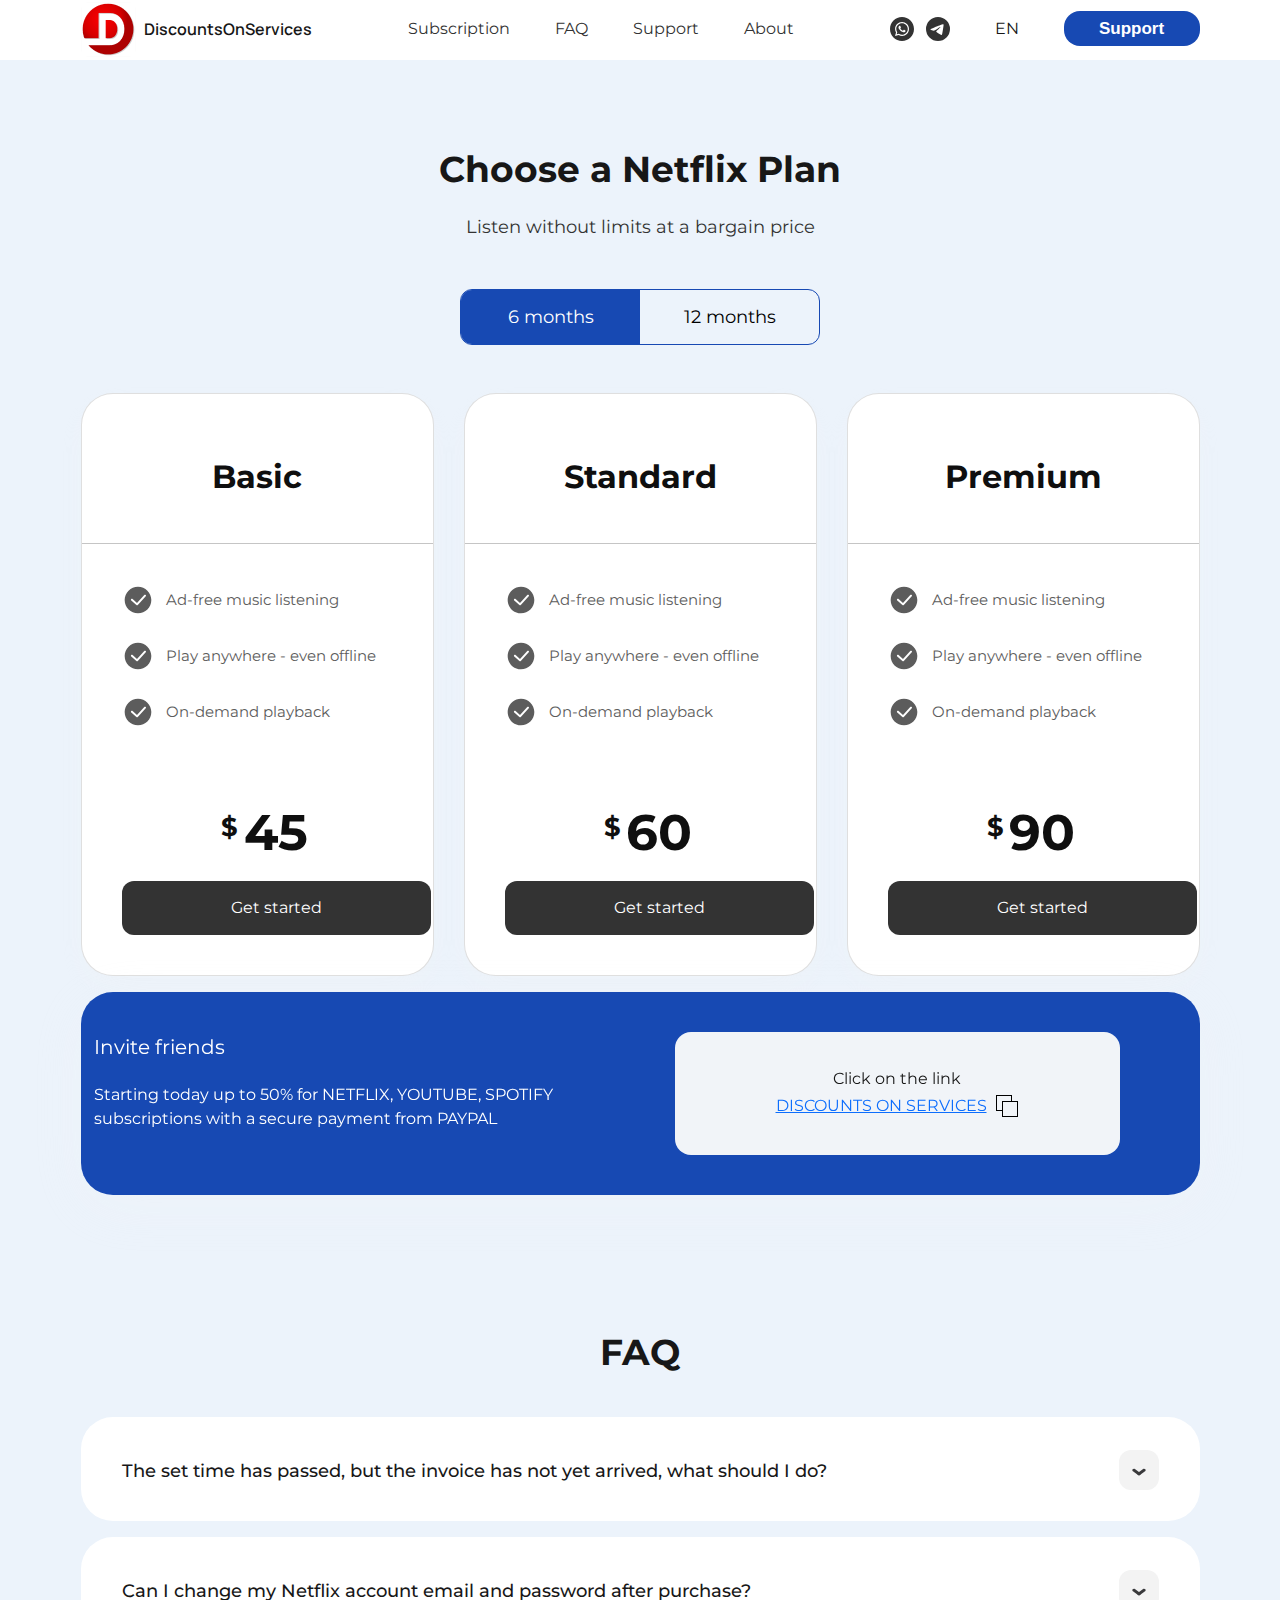
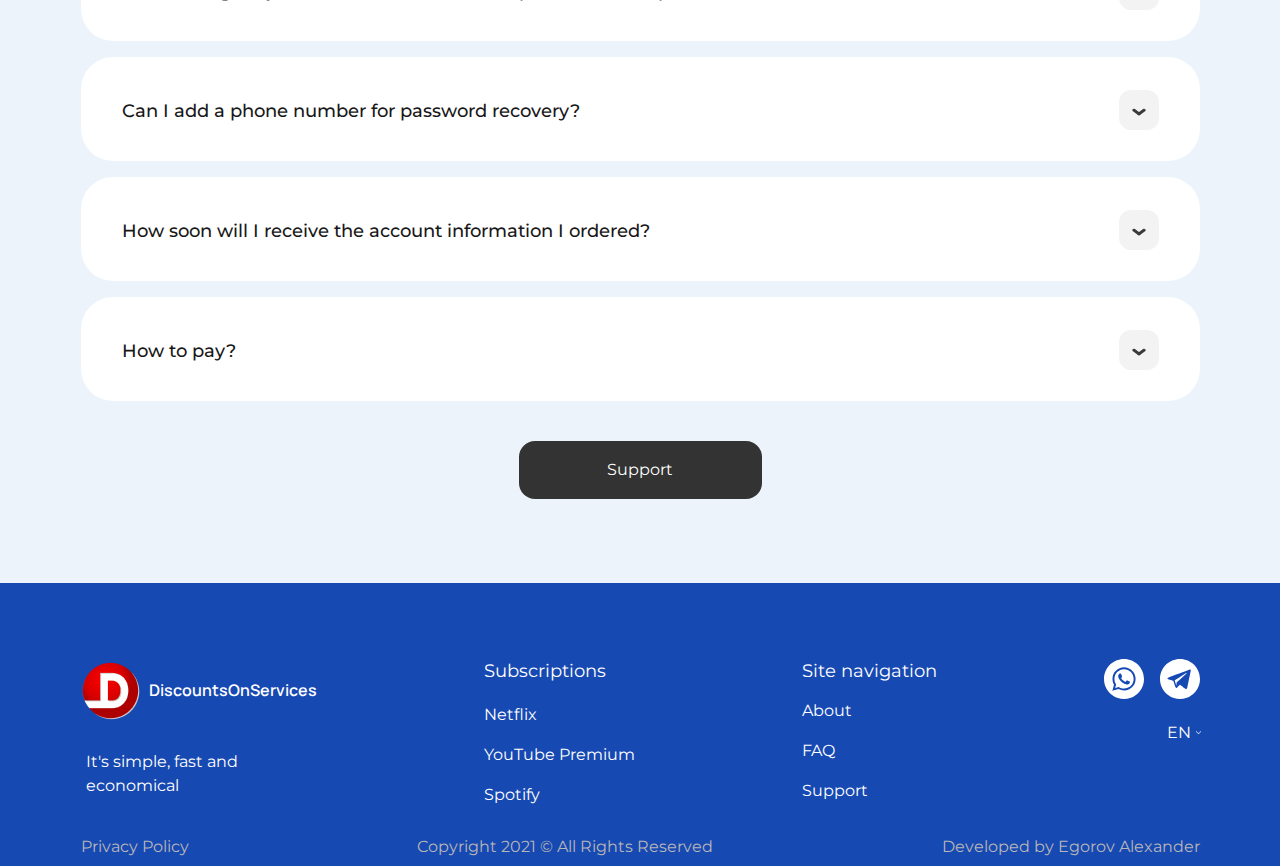
==== commit ed192f6f: "Added choice of plan for 6 and 12 months" ====
--- a/netflix.html
+++ b/netflix.html
@@ -93,7 +93,7 @@
 					<div class="chose-plan__title title">Choose a Netflix Plan</div>
 					<div class="chose-plan__subtitle">Listen without limits at a bargain price</div>
 					<div class="chose-plan__button-months">
-						<button class="btn-months">6 months</button>
+						<button class="btn-months active ">6 months</button>
 						<button class="btn-months-choise">12 months</button>
 					</div>
 					<div class="chose-plan-card">
@@ -137,6 +137,7 @@
 									</label>
 								</div>
 								<div class="card__price"><span>$</span>45</div>
+								<div class="alternative__price"><span>$</span>90</div>
 								<div class="card__button">
 									<button class="btn-started">Get started</button>
 								</div>
@@ -182,6 +183,7 @@
 									</label>
 								</div>
 								<div class="card__price"><span>$</span>60</div>
+								<div class="alternative__price"><span>$</span>120</div>
 								<div class="card__button">
 									<button class="btn-started">Get started</button>
 								</div>
@@ -227,6 +229,7 @@
 									</label>
 								</div>
 								<div class="card__price"><span>$</span>90</div>
+								<div class="alternative__price"><span>$</span>180</div>
 								<div class="card__button">
 									<button class="btn-started">Get started</button>
 								</div>
--- a/css/main.css
+++ b/css/main.css
@@ -273,7 +273,8 @@
   transition: all 0.6s;
 }
 .dropdown-content:active,
-.dropdown-content .dropdown-content-lang.active {
+.dropdown-content .dropdown-content-lang.active,
+.dropdown-content .footer-lang {
   display: block;
   -webkit-transition: all 0.6s;
   transition: all 0.6s;
@@ -355,6 +356,42 @@
   transition: all 0.6s;
 }
 
+.footer-dropbtn .dropdown-content-lang {
+  display: none;
+  position: absolute;
+  bottom: 55px;
+  left: 0;
+  background-color: #f9f9f9;
+  color: #333;
+  -webkit-box-shadow: 0 20px 48px rgba(177, 177, 177, 0.4);
+  box-shadow: 0 20px 48px rgba(177, 177, 177, 0.4);
+  border-radius: 16px;
+  width: 114px;
+  -webkit-transition: all 0.6s;
+  transition: all 0.6s;
+}
+.footer-dropbtn .dropdown-content-lang a {
+  color: #333;
+  text-decoration: none;
+  display: block;
+  padding: 25px 25px 5px 25px;
+  -webkit-transition: all 0.3s ease-in;
+  transition: all 0.3s ease-in;
+}
+.footer-dropbtn .dropdown-content-lang a:last-child {
+  padding-top: 20px;
+  padding-bottom: 25px;
+}
+.footer-dropbtn .dropdown-content-lang a:hover {
+  color: #1749b3;
+  -webkit-transition: all 0.3s ease-in;
+  transition: all 0.3s ease-in;
+}
+.footer-dropbtn .dropdown-content-lang.active {
+  display: block;
+  transition: all 0.6s;
+}
+
 .btn {
   color: #fff;
   font-size: 17px;
@@ -418,6 +455,7 @@
   width: 207px;
   min-height: 54px;
   border-radius: 16px;
+  font-weight: 700;
   font-size: 17px;
   background-color: #fff;
   color: #171717;
@@ -607,9 +645,7 @@
 }
 
 .section {
-  height: 100vh;
-  padding: 84px 15px;
-  text-align: center;
+  margin-top: 84px;
 }
 .section__title {
   font-size: 36px;
@@ -647,6 +683,9 @@
   line-height: 27px;
   color: #333;
 }
+.chose-plan__subtitle span {
+  color: #1749b3;
+}
 .chose-plan__button-months {
   width: 360px;
   border: 1px solid #1749b3;
@@ -657,6 +696,15 @@
   line-height: 27px;
   color: #030303;
   overflow: hidden;
+  margin-bottom: 48px;
+}
+
+.chose-plan-card.active .card__price {
+  display: none;
+}
+
+.chose-plan-card.active .alternative__price {
+  display: block;
 }
 
 .chose-plan-card {
@@ -674,6 +722,7 @@
 }
 
 .card {
+  text-align: center;
   border-radius: 32px;
   box-shadow: 0 12px 28px rgba(244, 245, 245, 0.2);
 }
@@ -695,20 +744,19 @@
 .card__boxes-label {
   display: flex;
   flex-direction: column;
+  row-gap: 16px;
   margin: 30px 0 60px 0;
-  align-items: start;
   text-align: left;
-  gap: 16px;
 }
 .card__checkbox {
   cursor: pointer;
   height: 24px;
   color: #5c5c5c;
   display: flex;
+  margin-bottom: 16px;
   font-size: 15px;
   line-height: 24px;
   align-items: center;
-  gap: 12px;
 }
 .card__checkbox svg {
   fill: #5c5c5c;
@@ -735,6 +783,28 @@
   margin: 16px 0 40px 0;
 }
 
+.alternative__price {
+  display: none;
+  overflow: hidden;
+  font-family: Montserrat, serif;
+  font-size: 50px;
+  line-height: 65px;
+  font-weight: 700;
+  color: #0f0f0f;
+  position: relative;
+}
+.alternative__price span {
+  position: absolute;
+  top: 10px;
+  left: calc(50% - 70px);
+  font-size: 26px;
+  line-height: 34px;
+}
+
+.checkbox-icon {
+  padding-right: 12px;
+}
+
 .btn-started {
   width: 309px;
   min-height: 54px;
@@ -747,6 +817,9 @@
   background-color: #1749b3;
   transition: all 0.2s;
 }
+.btn-started:hover:active {
+  transform: translateY(2px);
+}
 
 .friends {
   margin-top: 16px;
@@ -802,7 +875,8 @@
 }
 
 .faq {
-  padding-top: 120px;
+  padding-top: 48px;
+  margin-bottom: 84px;
 }
 .faq__inner {
   display: flex;
@@ -931,6 +1005,7 @@
 .footer {
   height: 283px;
   background-color: #1749b3;
+  position: relative;
 }
 .footer .header__logo-text {
   color: #fff;
